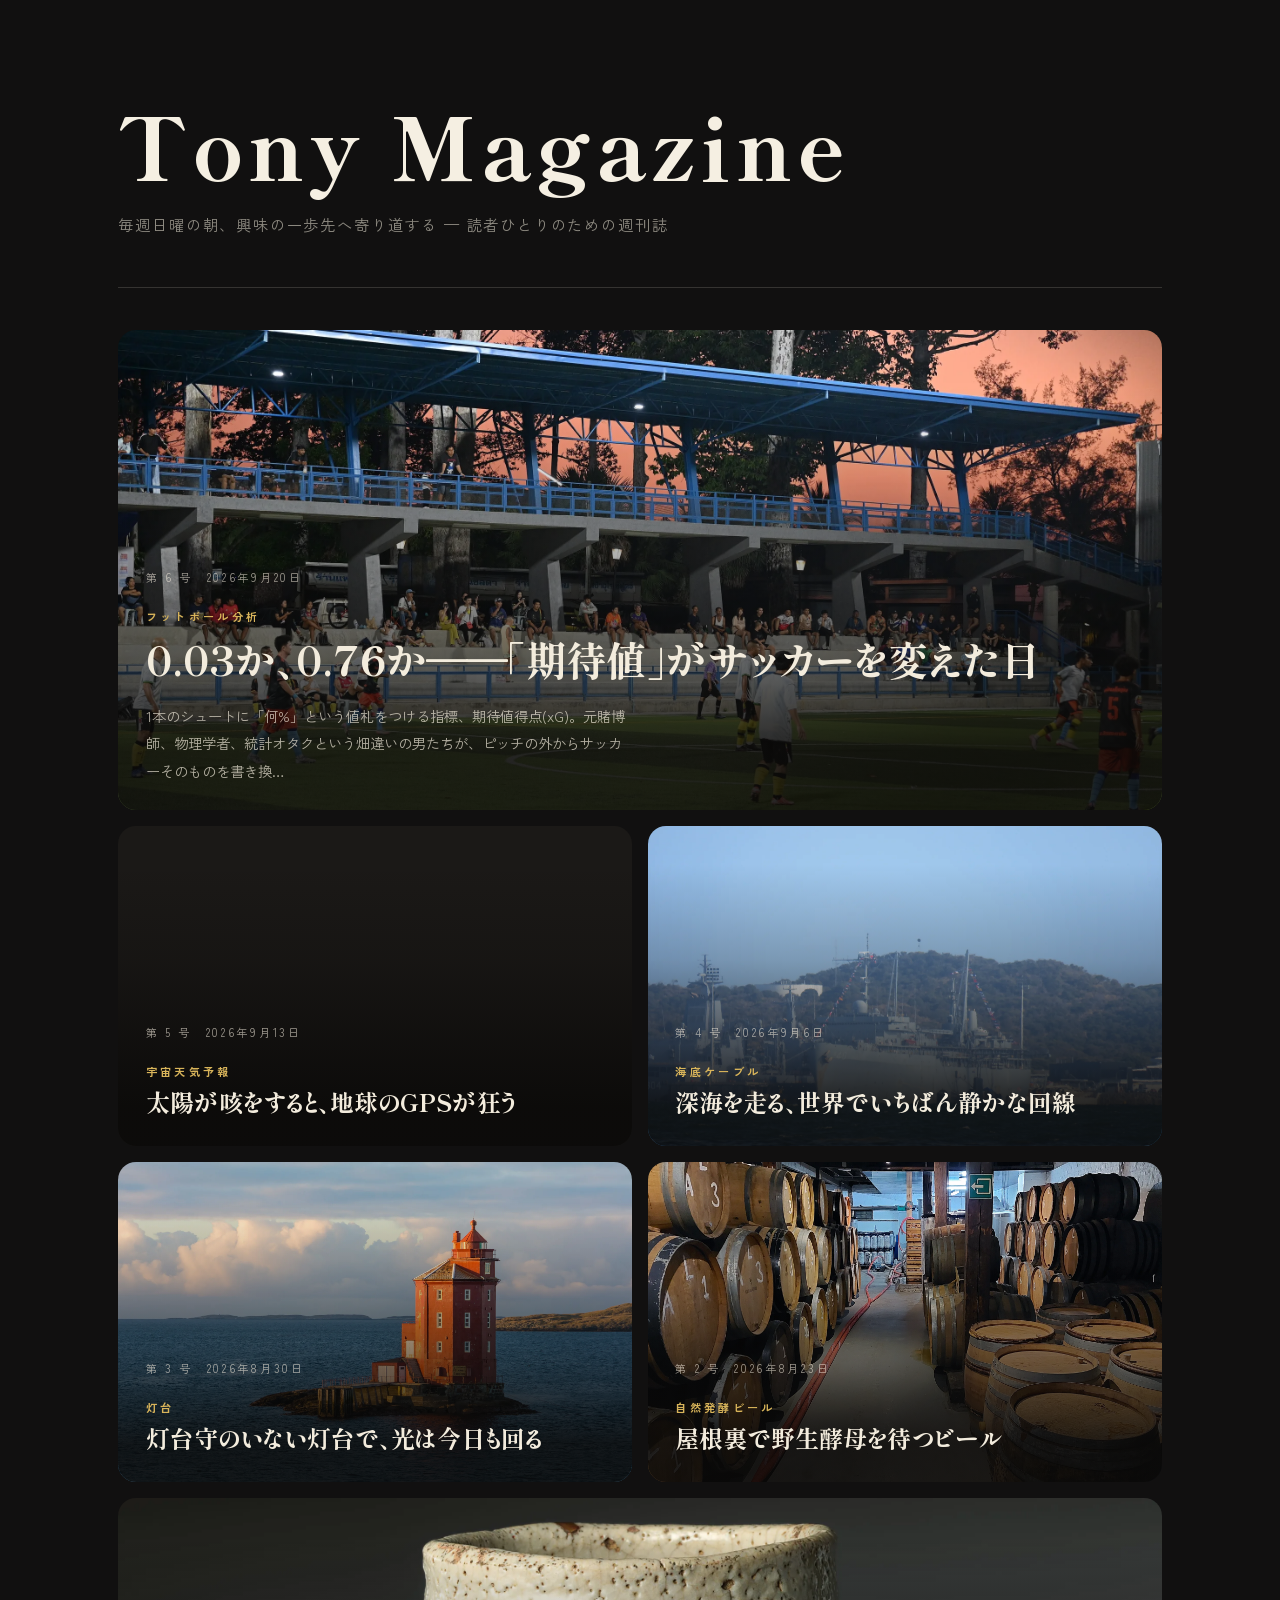
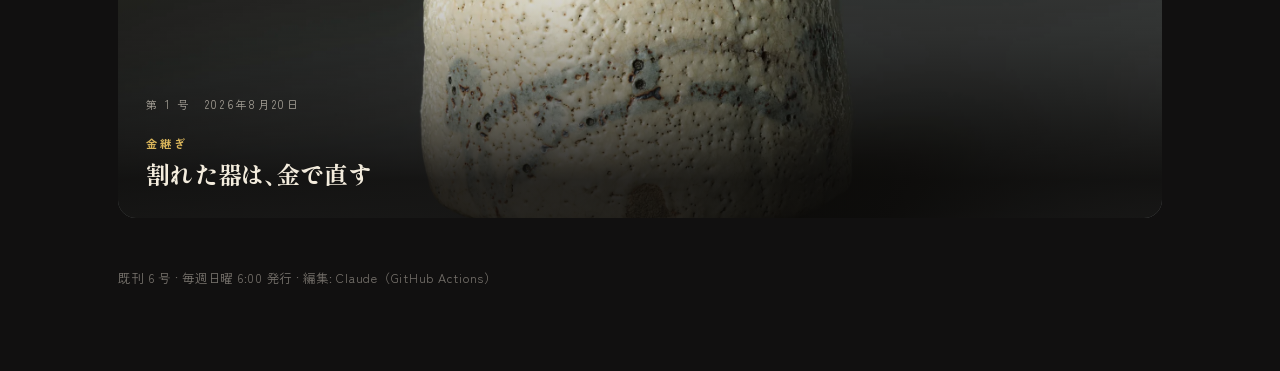
==== docs/index.html @ 27099650 "発行: 2026-09-20 号" ====
<!DOCTYPE html>
<html lang="ja">
<head>
<meta charset="utf-8">
<meta name="viewport" content="width=device-width, initial-scale=1">
<title>Tony Magazine — 興味の一歩先へ寄り道する個人誌</title>
<meta name="description" content="毎週日曜の朝、興味を広げるテーマをひとつ深掘りして届ける、読者ひとりのための週刊誌。">
<link rel="preconnect" href="https://fonts.googleapis.com">
<link rel="preconnect" href="https://fonts.gstatic.com" crossorigin>
<link href="https://fonts.googleapis.com/css2?family=Shippori+Mincho+B1:wght@700;800&family=Zen+Kaku+Gothic+New:wght@400;500;700&display=swap" rel="stylesheet">
<link rel="stylesheet" href="style.css">
</head>
<body class="cover">
<div class="masthead-block">
  <h1 class="cover-masthead">Tony Magazine</h1>
  <p class="cover-tagline">毎週日曜の朝、興味の一歩先へ寄り道する — 読者ひとりのための週刊誌</p>
</div>
<div class="rule"><hr></div>
<div class="shelf">
  <a class="issue lead-issue" style="grid-column:span 6;background-image:url(img/2026-09-20.webp)" href="issues/2026-09-20.html">
    <span class="no">第 6 号　2026年9月20日</span>
    <span class="body"><span class="kicker">フットボール分析</span><h2>0.03か、0.76か——「期待値」がサッカーを変えた日</h2><p>1本のシュートに「何%」という値札をつける指標、期待値得点(xG)。元賭博師、物理学者、統計オタクという畑違いの男たちが、ピッチの外からサッカーそのものを書き換…</p></span>
  </a>
  <a class="issue" style="grid-column:span 3;background-image:url(img/2026-09-13.webp)" href="issues/2026-09-13.html">
    <span class="no">第 5 号　2026年9月13日</span>
    <span class="body"><span class="kicker">宇宙天気予報</span><h2>太陽が咳をすると、地球のGPSが狂う</h2></span>
  </a>
  <a class="issue" style="grid-column:span 3;background-image:url(img/2026-09-06.webp)" href="issues/2026-09-06.html">
    <span class="no">第 4 号　2026年9月6日</span>
    <span class="body"><span class="kicker">海底ケーブル</span><h2>深海を走る、世界でいちばん静かな回線</h2></span>
  </a>
  <a class="issue" style="grid-column:span 3;background-image:url(img/2026-08-30.webp)" href="issues/2026-08-30.html">
    <span class="no">第 3 号　2026年8月30日</span>
    <span class="body"><span class="kicker">灯台</span><h2>灯台守のいない灯台で、光は今日も回る</h2></span>
  </a>
  <a class="issue" style="grid-column:span 3;background-image:url(img/2026-08-23.webp)" href="issues/2026-08-23.html">
    <span class="no">第 2 号　2026年8月23日</span>
    <span class="body"><span class="kicker">自然発酵ビール</span><h2>屋根裏で野生酵母を待つビール</h2></span>
  </a>
  <a class="issue" style="grid-column:span 6;background-image:url(img/2026-08-20.webp)" href="issues/2026-08-20.html">
    <span class="no">第 1 号　2026年8月20日</span>
    <span class="body"><span class="kicker">金継ぎ</span><h2>割れた器は、金で直す</h2></span>
  </a>
</div>

<p class="cover-foot">既刊 6 号 · 毎週日曜 6:00 発行 · 編集: Claude（GitHub Actions）</p>
</body>
</html>
---- docs/style.css ----
/* Tony Magazine
   冒頭に写真を1枚ガツンと敷き、以降は畳む。巻末トピックスは大きさの違うカードのモザイク。
   表紙（目次）も同じ黒地で扉に連動させる。 */
:root{
  --paper:#f7f3ea; --ink:#26221b; --ink-soft:#6b6353; --line:#d9d2c2;
  --accent:#8a6d1f; --accent-ink:color-mix(in srgb, var(--accent) 88%, #17130a);
}
*{box-sizing:border-box}
body{margin:0;background:var(--paper);color:var(--ink);
  font-family:"Zen Kaku Gothic New","Hiragino Kaku Gothic ProN",sans-serif;line-height:2}
h1,h2,h3,.kicker,.cat,.masthead{font-feature-settings:"palt"}
a{color:var(--accent-ink);text-underline-offset:3px;text-decoration-thickness:1px}
img{max-width:100%;display:block}
.wrap{max-width:58rem;margin:0 auto;padding:0 1.5rem}
.measure{max-width:40rem;margin:0 auto}

/* 扉 */
.kicker{color:var(--accent-ink);font-weight:700;letter-spacing:.34em;font-size:.8rem;margin:0}

/* 本文 */
main{padding:1rem 0 0}
.chapter{margin:0 0 3.6rem}
.chapter h2{font-family:"Shippori Mincho B1",serif;font-weight:700;font-size:1.6rem;
  line-height:1.6;margin:0 0 1.4rem;padding-top:1.2rem;position:relative;text-wrap:balance}
.chapter h2::before{content:"";position:absolute;top:0;left:0;width:2.6rem;height:4px;background:var(--accent-ink)}
.chapter h3{font-size:1.14rem;font-weight:700;letter-spacing:.04em;line-height:1.7;margin:2.2rem 0 .7rem}
.chapter p{margin:0 0 1.7rem}
blockquote.pullquote{font-family:"Shippori Mincho B1",serif;font-weight:700;
  font-size:clamp(1.3rem,4.4vw,1.55rem);line-height:1.95;text-align:center;
  color:var(--accent-ink);margin:3.4rem auto;padding:0 1rem;text-wrap:balance}
blockquote.pullquote::before{content:"「"}blockquote.pullquote::after{content:"」"}
aside.column{background:color-mix(in srgb,var(--accent) 8%,#fffdf7);
  border:1px solid color-mix(in srgb,var(--accent) 30%,var(--line));border-radius:10px;
  padding:1.3rem 1.5rem;margin:2.8rem 0;font-size:.92rem;line-height:1.95}
aside.column h3{margin:0 0 .7rem;color:var(--accent-ink);font-size:.95rem;letter-spacing:.08em}
aside.column p{margin:0 0 .9rem}aside.column p:last-child{margin-bottom:0}
figure.video{margin:2.8rem 0}
figure.video .frame{aspect-ratio:16/9;border-radius:12px;overflow:hidden;background:#000;
  box-shadow:0 8px 20px rgba(38,34,27,.13)}
figure.video iframe{width:100%;height:100%;border:0}
figure.video figcaption{font-size:.8rem;color:var(--ink-soft);margin-top:.8rem;line-height:1.85}
.sources{margin:4.4rem 0 0;border-top:3px double var(--line);padding-top:1.6rem}
.sources h2{font-size:.9rem;letter-spacing:.3em;color:var(--ink-soft);margin:0 0 1rem}
.sources ul{list-style:none;margin:0;padding:0;counter-reset:src}
.sources li{counter-increment:src;font-size:.84rem;line-height:1.9;padding:.5rem 0 .5rem 2.2rem;
  position:relative;border-bottom:1px solid var(--line)}
.sources li::before{content:counter(src,decimal-leading-zero);position:absolute;left:0;top:.55rem;
  color:var(--accent-ink);font-weight:700;font-size:.78rem}
.topics{margin:4.4rem 0 0;border-top:3px double var(--line);padding-top:1.8rem}
.topics>h2{font-family:"Shippori Mincho B1",serif;font-weight:800;font-size:1.2rem;letter-spacing:.2em;margin:0 0 1.4rem}
.topic-group{background:#fffdf7;border:1px solid var(--line);border-left:5px solid var(--accent);
  border-radius:8px;padding:1.1rem 1.4rem;margin:0 0 1rem}
.topic-group h3{margin:0 0 .5rem;font-size:.85rem;letter-spacing:.25em;color:var(--accent-ink)}
.topic-group ul{margin:0;padding-left:1.2rem}
.topic-group li{font-size:.88rem;line-height:1.9;margin:.45rem 0}
.topic-group a{font-size:.76rem;letter-spacing:.04em}
footer{padding:2.8rem 0 4rem;border-top:1px solid var(--line);margin-top:3.4rem}
.colophon{color:var(--ink-soft);font-size:.75rem;line-height:1.9;margin-top:1.3rem}

/* ---------- 冒頭1枚（全面） ---------- */
.hero{position:relative;min-height:78vh;display:flex;align-items:flex-end;
  background:#1b1917 center/cover no-repeat;color:#f5efe2;overflow:hidden}
.hero::after{content:"";position:absolute;inset:0;
  background:linear-gradient(100deg,rgba(12,11,10,.72) 0%,rgba(12,11,10,.42) 38%,rgba(12,11,10,0) 66%)}
.hero-top{position:absolute;top:0;left:0;right:0;z-index:2;
  display:flex;justify-content:space-between;align-items:baseline;
  max-width:70rem;margin:0 auto;padding:2rem 2.4rem;
  font-size:.76rem;letter-spacing:.18em;color:rgba(245,239,226,.72)}
.hero-top .masthead{font-family:"Shippori Mincho B1",serif;font-weight:800;font-size:.95rem;
  letter-spacing:.1em;color:#f5efe2;text-decoration:none}
.hero-inner{position:relative;z-index:2;max-width:70rem;margin:0 auto;width:100%;
  padding:0 2.4rem 4.2rem}
.hero .kicker{color:#d8b45a;letter-spacing:.34em;font-size:.8rem;margin:0 0 1rem}
.hero h1{font-family:"Shippori Mincho B1",serif;font-weight:800;
  font-size:clamp(2.3rem,6.6vw,4.2rem);line-height:1.32;margin:0;max-width:22em;
  text-wrap:balance;text-shadow:0 2px 30px rgba(0,0,0,.35)}
.hero .credit{position:absolute;right:2.4rem;bottom:1.1rem;z-index:2;
  font-size:.66rem;letter-spacing:.08em;color:rgba(245,239,226,.5);text-align:right;line-height:1.7}
.hero .credit a{color:inherit}
/* 写真の無い週は同じ黒いヒーローに一字を置く */
.hero.glyph{background:radial-gradient(70rem 40rem at 72% 45%,#2b2721,#141210 70%)}
.hero.glyph .char{position:absolute;right:6%;top:50%;transform:translateY(-50%);z-index:1;
  font-family:"Shippori Mincho B1",serif;font-weight:800;font-size:clamp(9rem,26vw,20rem);
  line-height:1;color:rgba(245,239,226,.13)}
.hero.glyph .char em{font-style:normal;color:rgba(216,180,90,.34)}
/* 扉のあとの本文 */
.after-hero{padding:4rem 0 0}
.after-hero .lead{font-size:1.08rem;line-height:1.95;margin:0;
  border-left:3px solid var(--accent-ink);padding-left:1.1rem}

/* ---------- 冒頭以降は畳む ---------- */
.after-hero{padding:3.4rem 0 0}
main.measure{max-width:38rem}
.chapter{margin:0 0 2.8rem}
.chapter h2{font-size:1.42rem;margin:0 0 1.1rem;padding-top:1rem}
.chapter h2::before{width:2.2rem;height:3px}
.chapter p{margin:0 0 1.4rem;font-size:.97rem;line-height:1.95}
blockquote.pullquote{font-size:clamp(1.2rem,3.6vw,1.38rem);margin:2.8rem auto}
aside.column{margin:2.4rem 0;font-size:.88rem}
figure.video{margin:2.4rem 0}

/* ソースは畳んで2段に */
.sources{margin:3.6rem 0 0;padding-top:1.3rem}
.sources ul{columns:2;column-gap:2rem}
.sources li{break-inside:avoid;font-size:.78rem;line-height:1.8;padding:.35rem 0 .35rem 1.9rem;border:none}
.sources li::before{top:.42rem;font-size:.7rem}

/* ---------- 巻末トピックス = 大きさの違うカードのモザイク ---------- */
.topics{max-width:70rem;margin:4.6rem auto 0;border:none;padding:0 2.4rem}
.topics>h2{font-size:1.05rem;letter-spacing:.3em;margin:0 0 1.4rem;color:var(--ink-soft);font-weight:700}
.mosaic{display:grid;grid-template-columns:repeat(6,1fr);gap:.9rem}
.topics-none{margin:0;color:var(--ink-soft);font-size:.9rem;letter-spacing:.04em}
@media(max-width:760px){
  .mosaic{grid-template-columns:repeat(2,1fr)}
  .tile{grid-column:span 2 !important}
  .sources ul{columns:1}
  .topics{padding:0 1.5rem}
}

/* ---------- トピックス: 1件1枚のカード ---------- */
.mosaic .card{position:relative;overflow:hidden;border-radius:16px;
  background:var(--tint);color:#f3ecdd;padding:1.7rem 1.8rem 1.3rem;
  display:flex;flex-direction:column;gap:.55rem;min-height:11.5rem}
.mosaic .card .cat{font-size:.66rem;letter-spacing:.3em;font-weight:700;color:rgba(243,236,221,.5)}
.mosaic .card h3{margin:0;font-family:"Shippori Mincho B1",serif;font-weight:800;
  font-size:1.24rem;line-height:1.55;letter-spacing:.01em}
.mosaic .card.wide h3{font-size:1.5rem;line-height:1.5}
.mosaic .card h3 a{color:inherit;text-decoration:none;
  background-image:linear-gradient(currentColor,currentColor);
  background-size:0 1px;background-repeat:no-repeat;background-position:0 100%;
  transition:background-size .25s ease}
.mosaic .card h3 a:hover{background-size:100% 1px}
.mosaic .card h3 a::after{content:"";position:absolute;inset:0}  /* カード全体を押せる */
.mosaic .card .sub{margin:0;font-size:.85rem;line-height:1.85;color:rgba(243,236,221,.72)}
.mosaic .card .outlet{margin-top:auto;padding-top:.7rem;font-size:.68rem;letter-spacing:.06em;
  color:rgba(243,236,221,.45)}
.mosaic .card::after{content:attr(data-mark);position:absolute;right:-.1em;bottom:-.34em;
  font-family:"Shippori Mincho B1",serif;font-weight:800;font-size:9rem;line-height:1;
  color:rgba(243,236,221,.06);pointer-events:none}
.mosaic .card.light{color:#241f18}
.mosaic .card.light .cat{color:rgba(36,31,24,.5)}
.mosaic .card.light .sub{color:rgba(36,31,24,.72)}
.mosaic .card.light .outlet{color:rgba(36,31,24,.5)}
.mosaic .card.light::after{color:rgba(36,31,24,.08)}
@media(max-width:760px){.mosaic .card{grid-column:span 2 !important;min-height:0}}

/* ---------- 表紙（扉に連動させて黒地） ---------- */
body.cover{background:#111010;color:#f3ecdd}
.cover .masthead-block{max-width:70rem;margin:0 auto;padding:6rem 2.4rem 0}
.cover .cover-masthead{font-family:"Shippori Mincho B1",serif;font-weight:800;color:#f5efe2;
  font-size:clamp(2.6rem,8.4vw,5.4rem);letter-spacing:.06em;line-height:1.1;margin:0}
.cover .cover-tagline{color:rgba(243,236,221,.55);letter-spacing:.12em;margin:1.1rem 0 0;font-size:.95rem}
.cover .rule{max-width:70rem;margin:3rem auto 0;padding:0 2.4rem}
.cover .rule hr{border:none;border-top:1px solid rgba(243,236,221,.16);margin:0}
.shelf{max-width:70rem;margin:2.6rem auto 0;padding:0 2.4rem;
  display:grid;grid-template-columns:repeat(6,1fr);gap:1rem}
.issue{position:relative;overflow:hidden;border-radius:18px;text-decoration:none;color:#f3ecdd;
  display:flex;flex-direction:column;justify-content:flex-end;min-height:20rem;
  background:#1b1917 center/cover no-repeat}
.issue::before{content:"";position:absolute;inset:0;
  background:linear-gradient(to top,rgba(10,9,8,.88) 12%,rgba(10,9,8,.25) 58%,rgba(10,9,8,0) 88%)}
.issue>*{position:relative;z-index:1}
.issue .no{padding:1.6rem 1.7rem 0;font-size:.7rem;letter-spacing:.24em;color:rgba(243,236,221,.62)}
.issue .body{padding:.6rem 1.7rem 1.6rem}
.issue .kicker{color:#d8b45a;letter-spacing:.3em;font-size:.7rem;margin:0 0 .5rem}
.issue h2{font-family:"Shippori Mincho B1",serif;font-weight:800;margin:0;
  font-size:1.5rem;line-height:1.45}
.issue.lead-issue{min-height:30rem}
.issue.lead-issue h2{font-size:clamp(1.7rem,3.4vw,2.5rem)}
.issue.lead-issue p{margin:.9rem 0 0;font-size:.9rem;line-height:1.9;color:rgba(243,236,221,.7);max-width:34em}
.issue.glyph{background:radial-gradient(40rem 26rem at 70% 40%,#2b2721,#141210 72%)}
.issue.glyph .ghost{position:absolute;right:4%;top:44%;transform:translateY(-50%);z-index:0;
  font-family:"Shippori Mincho B1",serif;font-weight:800;font-size:11rem;line-height:1;
  color:rgba(243,236,221,.10)}
.cover-foot{max-width:70rem;margin:3rem auto 5rem;padding:0 2.4rem;
  color:rgba(243,236,221,.45);font-size:.78rem;letter-spacing:.06em}
/* バックナンバー: 棚に出すのは新しい号だけ。古い号はここに畳む（JSなしの details） */
.backnumbers{max-width:70rem;margin:1.8rem auto 0;padding:0 2.4rem}
.backnumbers>summary{list-style:none;cursor:pointer;display:inline-flex;align-items:center;gap:.7rem;
  font-size:.74rem;letter-spacing:.24em;color:rgba(243,236,221,.6);
  border:1px solid rgba(243,236,221,.2);border-radius:999px;padding:.75rem 1.5rem;
  transition:color .2s,border-color .2s}
.backnumbers>summary::-webkit-details-marker{display:none}
.backnumbers>summary::after{content:"＋";color:#d8b45a;font-size:.85rem;letter-spacing:0}
.backnumbers[open]>summary::after{content:"−"}
.backnumbers>summary:hover{color:#f3ecdd;border-color:rgba(216,180,90,.55)}
.backnumbers .shelf{max-width:none;margin:1.8rem 0 0;padding:0}
@media(max-width:760px){.shelf{grid-template-columns:1fr}.issue{grid-column:1 !important}}

/* ── 英語ソース：原文を開かなくていいようにする ───────────────── */
.en-lane{margin:0 0 1.8rem}
.en-lane-note{margin:0 0 .9rem;font-size:.74rem;line-height:1.9;color:var(--ink-soft)}
.en-flag{display:inline-block;font:700 .6rem/1 ui-sans-serif,system-ui;letter-spacing:.18em;
  padding:.32em .55em .28em;border-radius:4px;background:var(--accent-ink);color:#fdfbf5;
  vertical-align:.12em;margin-right:.5em}
.en-lane-note .en-flag{margin-right:.4em}

.en-src{position:relative;border:1px solid var(--line);border-left:5px solid var(--accent-ink);
  border-radius:10px;background:#fffdf7;padding:1.15rem 1.4rem 1.25rem}
.en-src h3{margin:.15rem 0 .25rem;font-family:"Shippori Mincho B1",serif;font-weight:800;
  font-size:1.06rem;line-height:1.55;letter-spacing:.01em}
.en-src h3 a{color:var(--ink);text-decoration:none;
  background:linear-gradient(var(--accent),var(--accent)) 0 100%/0 1px no-repeat;
  transition:background-size .25s}
.en-src h3 a:hover{background-size:100% 1px}
.en-src .en-ja{margin:0 0 .9rem;font-size:.78rem;color:var(--ink-soft);letter-spacing:.02em}
.en-src .pts{list-style:none;margin:0;padding:0;display:flex;flex-direction:column;gap:.5rem}
.en-src .pts li{font-size:.87rem;line-height:1.85;padding-left:1.15rem;position:relative}
.en-src .pts li::before{content:"";position:absolute;left:0;top:.72em;
  width:.42rem;height:.42rem;border-radius:50%;background:var(--accent)}
.en-src .orig{margin:1rem 0 0;padding:.85rem 1rem;border-radius:8px;
  background:color-mix(in srgb,var(--accent) 7%,#fff);border:1px dashed color-mix(in srgb,var(--accent) 40%,#fff)}
.en-src .orig .en{display:block;font:italic .82rem/1.7 Georgia,"Times New Roman",serif;color:var(--ink-soft)}
.en-src .orig .ja{display:block;margin-top:.45rem;font-size:.85rem;line-height:1.8}
.en-src .orig .ja::before{content:"↳ ";color:var(--accent-ink)}
.en-src .foot{margin:.85rem 0 0;font-size:.7rem;letter-spacing:.04em;color:var(--ink-soft)}

/* モザイクカードの中に畳む版 */
.mosaic .card.en h3 a::after{content:none}   /* カード全面リンクを解除（中を押せるように） */
.mosaic .card.en .en-flag{background:rgba(243,236,221,.16);color:inherit;margin:0 0 0 .5em}
.mosaic .card.en.light .en-flag{background:rgba(36,31,24,.14)}
.digest{position:relative;z-index:2;margin-top:.9rem;
  border-top:1px solid rgba(243,236,221,.16);padding-top:.7rem}
.card.light .digest{border-top-color:rgba(36,31,24,.16)}
.digest>summary{list-style:none;cursor:pointer;display:inline-flex;align-items:center;gap:.45em;
  font-size:.7rem;letter-spacing:.1em;font-weight:700;color:rgba(243,236,221,.8);
  padding:.4em .8em;border-radius:99px;border:1px solid rgba(243,236,221,.28)}
.card.light .digest>summary{color:rgba(36,31,24,.8);border-color:rgba(36,31,24,.28)}
.digest>summary::-webkit-details-marker{display:none}
.digest>summary::after{content:"＋";font-weight:400}
.digest[open]>summary::after{content:"−"}
.digest>summary:hover{background:rgba(243,236,221,.1)}
.figs{list-style:none;display:grid;grid-template-columns:repeat(auto-fit,minmax(7.5rem,1fr));gap:.9rem 1.2rem;margin:.9rem 0 .9rem;padding:0}
.figs li{font-size:.66rem;letter-spacing:.04em;color:rgba(243,236,221,.6);line-height:1.4}
.card.light .figs li{color:rgba(36,31,24,.6)}
.figs b{display:block;font-family:"Shippori Mincho B1",serif;font-weight:800;
  font-size:1.35rem;letter-spacing:0;color:#e8dcc0;line-height:1.15}
.card.light .figs b{color:#241f18}
.digest .body{margin:0;font-size:.82rem;line-height:1.9;color:rgba(243,236,221,.8)}
.card.light .digest .body{color:rgba(36,31,24,.8)}
.digest .by{margin:.7rem 0 0;font-size:.64rem;letter-spacing:.06em;color:rgba(243,236,221,.45)}
.card.light .digest .by{color:rgba(36,31,24,.45)}
@media(max-width:760px){.en-src{padding:1rem 1.1rem}}

/* 英語ソースの見出しバッジ／トピックスの動画サムネイル */
.en-src .en-tag{margin:0 0 .5rem}
.yt-thumb{position:relative;z-index:2;display:block;margin:.9rem 0 0;border-radius:10px;
  overflow:hidden;text-decoration:none;color:inherit}
.yt-thumb img{width:100%;aspect-ratio:16/9;object-fit:cover;
  filter:saturate(.9) brightness(.92);transition:filter .25s}
.yt-thumb:hover img{filter:none}
.yt-thumb span{position:absolute;left:.7rem;bottom:.55rem;font-size:.66rem;letter-spacing:.08em;
  background:rgba(10,9,8,.72);color:#f3ecdd;padding:.3em .7em;border-radius:99px}
.card .yt-thumb+.outlet{padding-top:.7rem}

/* ダイジェストを開いているあいだだけ、行の高さ揃えをやめる
   （揃えたままだと、隣のカードが開いた分だけ引き伸ばされて大穴になる） */
.mosaic:has(.digest[open]){align-items:start}
.mosaic:has(.digest[open]) .card{min-height:13rem}
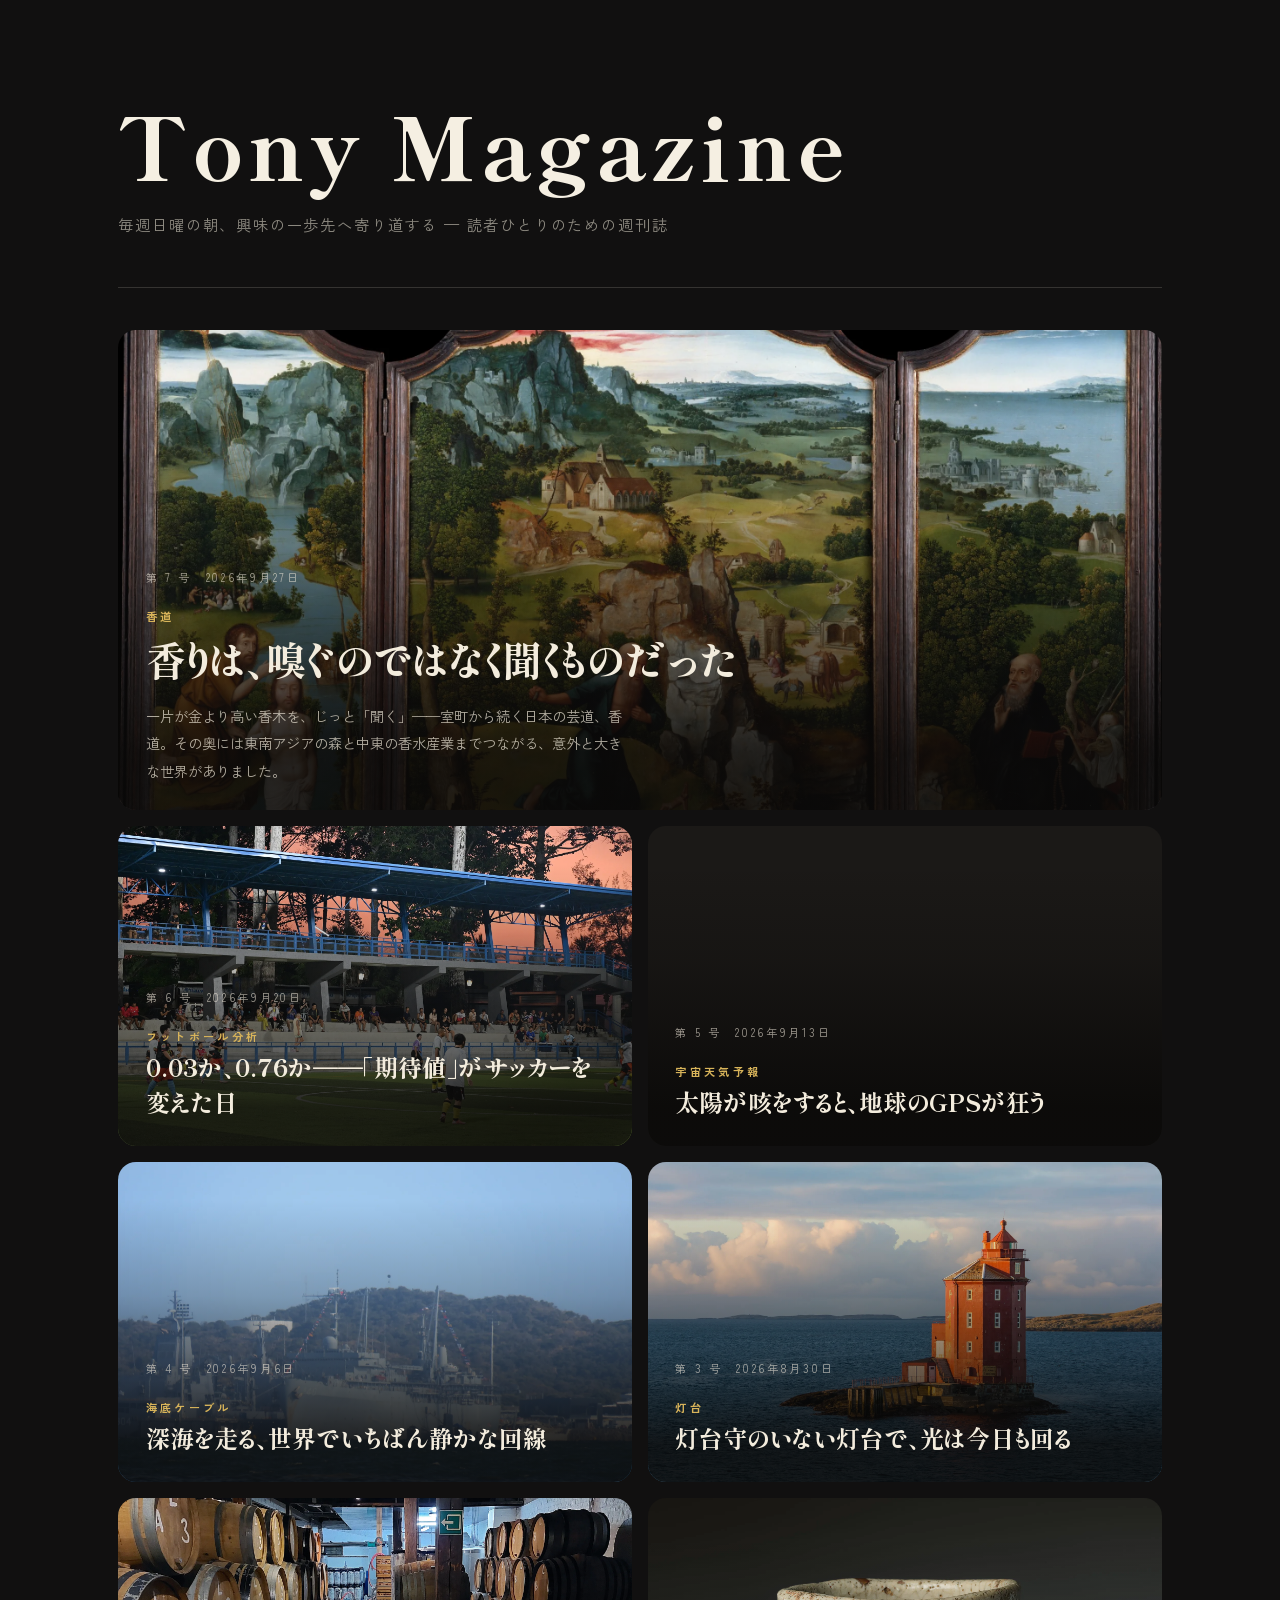
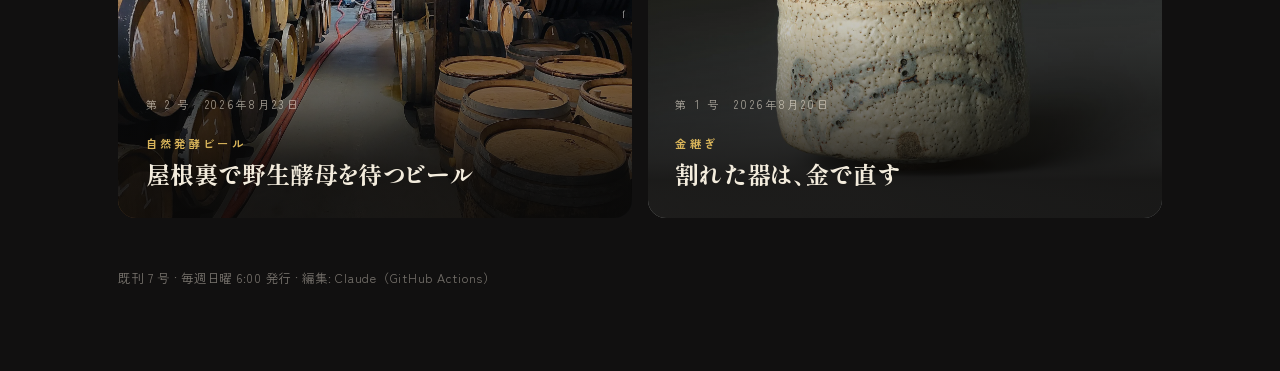
==== commit d2818253: "発行: 2026-09-27 号" ====
--- a/docs/index.html
+++ b/docs/index.html
@@ -17,9 +17,13 @@
 </div>
 <div class="rule"><hr></div>
 <div class="shelf">
-  <a class="issue lead-issue" style="grid-column:span 6;background-image:url(img/2026-09-20.webp)" href="issues/2026-09-20.html">
+  <a class="issue lead-issue" style="grid-column:span 6;background-image:url(img/2026-09-27.webp)" href="issues/2026-09-27.html">
+    <span class="no">第 7 号　2026年9月27日</span>
+    <span class="body"><span class="kicker">香道</span><h2>香りは、嗅ぐのではなく聞くものだった</h2><p>一片が金より高い香木を、じっと「聞く」——室町から続く日本の芸道、香道。その奥には東南アジアの森と中東の香水産業までつながる、意外と大きな世界がありました。</p></span>
+  </a>
+  <a class="issue" style="grid-column:span 3;background-image:url(img/2026-09-20.webp)" href="issues/2026-09-20.html">
     <span class="no">第 6 号　2026年9月20日</span>
-    <span class="body"><span class="kicker">フットボール分析</span><h2>0.03か、0.76か——「期待値」がサッカーを変えた日</h2><p>1本のシュートに「何%」という値札をつける指標、期待値得点(xG)。元賭博師、物理学者、統計オタクという畑違いの男たちが、ピッチの外からサッカーそのものを書き換…</p></span>
+    <span class="body"><span class="kicker">フットボール分析</span><h2>0.03か、0.76か——「期待値」がサッカーを変えた日</h2></span>
   </a>
   <a class="issue" style="grid-column:span 3;background-image:url(img/2026-09-13.webp)" href="issues/2026-09-13.html">
     <span class="no">第 5 号　2026年9月13日</span>
@@ -37,12 +41,12 @@
     <span class="no">第 2 号　2026年8月23日</span>
     <span class="body"><span class="kicker">自然発酵ビール</span><h2>屋根裏で野生酵母を待つビール</h2></span>
   </a>
-  <a class="issue" style="grid-column:span 6;background-image:url(img/2026-08-20.webp)" href="issues/2026-08-20.html">
+  <a class="issue" style="grid-column:span 3;background-image:url(img/2026-08-20.webp)" href="issues/2026-08-20.html">
     <span class="no">第 1 号　2026年8月20日</span>
     <span class="body"><span class="kicker">金継ぎ</span><h2>割れた器は、金で直す</h2></span>
   </a>
 </div>
 
-<p class="cover-foot">既刊 6 号 · 毎週日曜 6:00 発行 · 編集: Claude（GitHub Actions）</p>
+<p class="cover-foot">既刊 7 号 · 毎週日曜 6:00 発行 · 編集: Claude（GitHub Actions）</p>
 </body>
 </html>
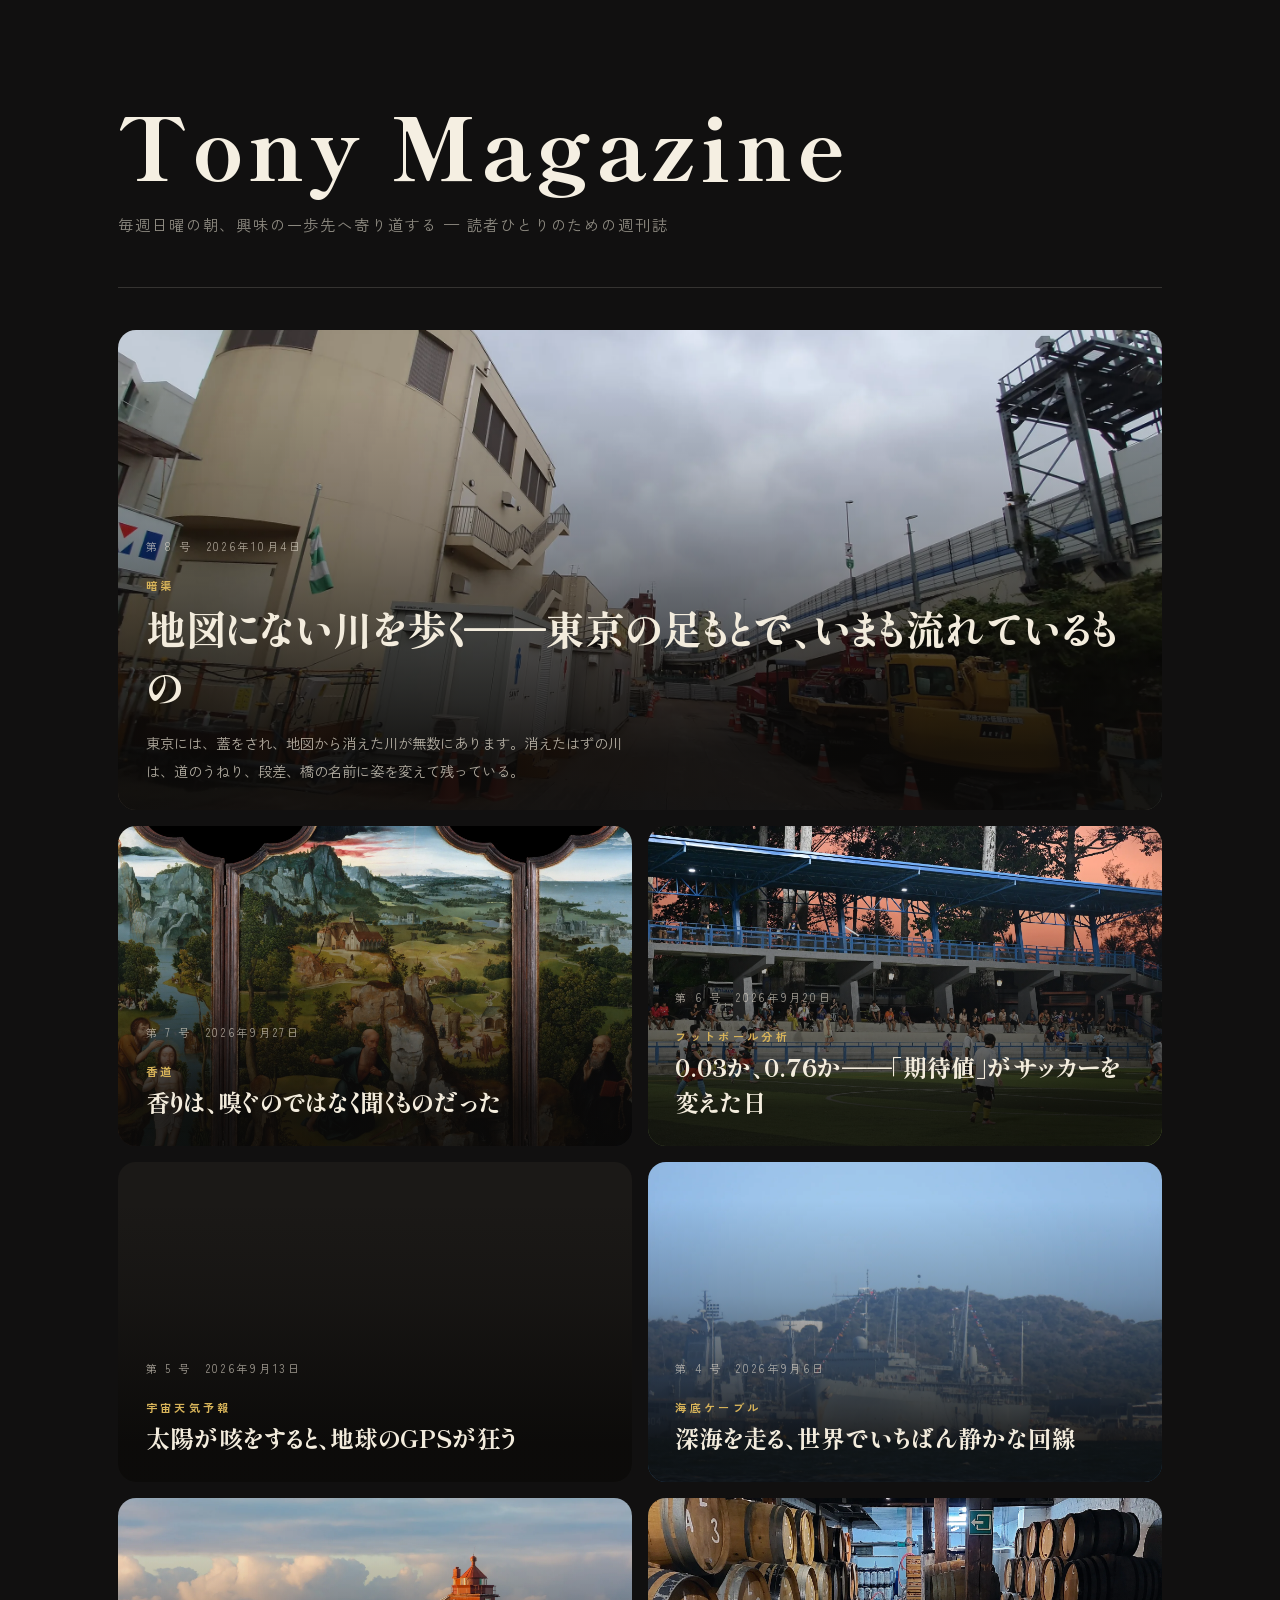
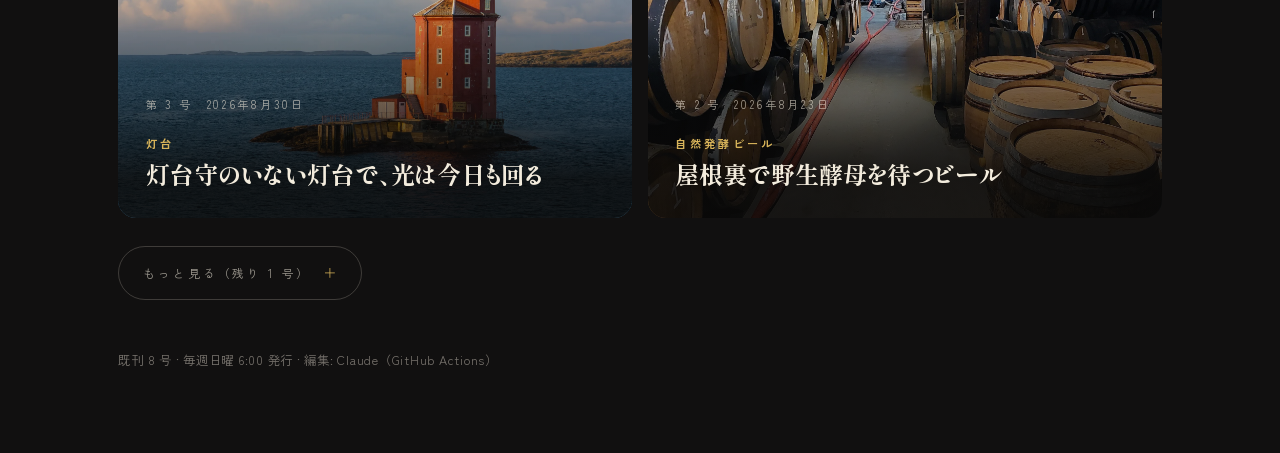
==== commit fdb9680b: "発行: 2026-10-04 号" ====
--- a/docs/index.html
+++ b/docs/index.html
@@ -17,9 +17,13 @@
 </div>
 <div class="rule"><hr></div>
 <div class="shelf">
-  <a class="issue lead-issue" style="grid-column:span 6;background-image:url(img/2026-09-27.webp)" href="issues/2026-09-27.html">
+  <a class="issue lead-issue" style="grid-column:span 6;background-image:url(img/2026-10-04.webp)" href="issues/2026-10-04.html">
+    <span class="no">第 8 号　2026年10月4日</span>
+    <span class="body"><span class="kicker">暗渠</span><h2>地図にない川を歩く——東京の足もとで、いまも流れているもの</h2><p>東京には、蓋をされ、地図から消えた川が無数にあります。消えたはずの川は、道のうねり、段差、橋の名前に姿を変えて残っている。</p></span>
+  </a>
+  <a class="issue" style="grid-column:span 3;background-image:url(img/2026-09-27.webp)" href="issues/2026-09-27.html">
     <span class="no">第 7 号　2026年9月27日</span>
-    <span class="body"><span class="kicker">香道</span><h2>香りは、嗅ぐのではなく聞くものだった</h2><p>一片が金より高い香木を、じっと「聞く」——室町から続く日本の芸道、香道。その奥には東南アジアの森と中東の香水産業までつながる、意外と大きな世界がありました。</p></span>
+    <span class="body"><span class="kicker">香道</span><h2>香りは、嗅ぐのではなく聞くものだった</h2></span>
   </a>
   <a class="issue" style="grid-column:span 3;background-image:url(img/2026-09-20.webp)" href="issues/2026-09-20.html">
     <span class="no">第 6 号　2026年9月20日</span>
@@ -41,12 +45,16 @@
     <span class="no">第 2 号　2026年8月23日</span>
     <span class="body"><span class="kicker">自然発酵ビール</span><h2>屋根裏で野生酵母を待つビール</h2></span>
   </a>
-  <a class="issue" style="grid-column:span 3;background-image:url(img/2026-08-20.webp)" href="issues/2026-08-20.html">
+</div>
+<details class="backnumbers">
+  <summary>もっと見る（残り 1 号）</summary>
+  <div class="shelf">
+  <a class="issue" style="grid-column:span 6;background-image:url(img/2026-08-20.webp)" href="issues/2026-08-20.html">
     <span class="no">第 1 号　2026年8月20日</span>
     <span class="body"><span class="kicker">金継ぎ</span><h2>割れた器は、金で直す</h2></span>
   </a>
-</div>
-
-<p class="cover-foot">既刊 7 号 · 毎週日曜 6:00 発行 · 編集: Claude（GitHub Actions）</p>
+  </div>
+</details>
+<p class="cover-foot">既刊 8 号 · 毎週日曜 6:00 発行 · 編集: Claude（GitHub Actions）</p>
 </body>
 </html>
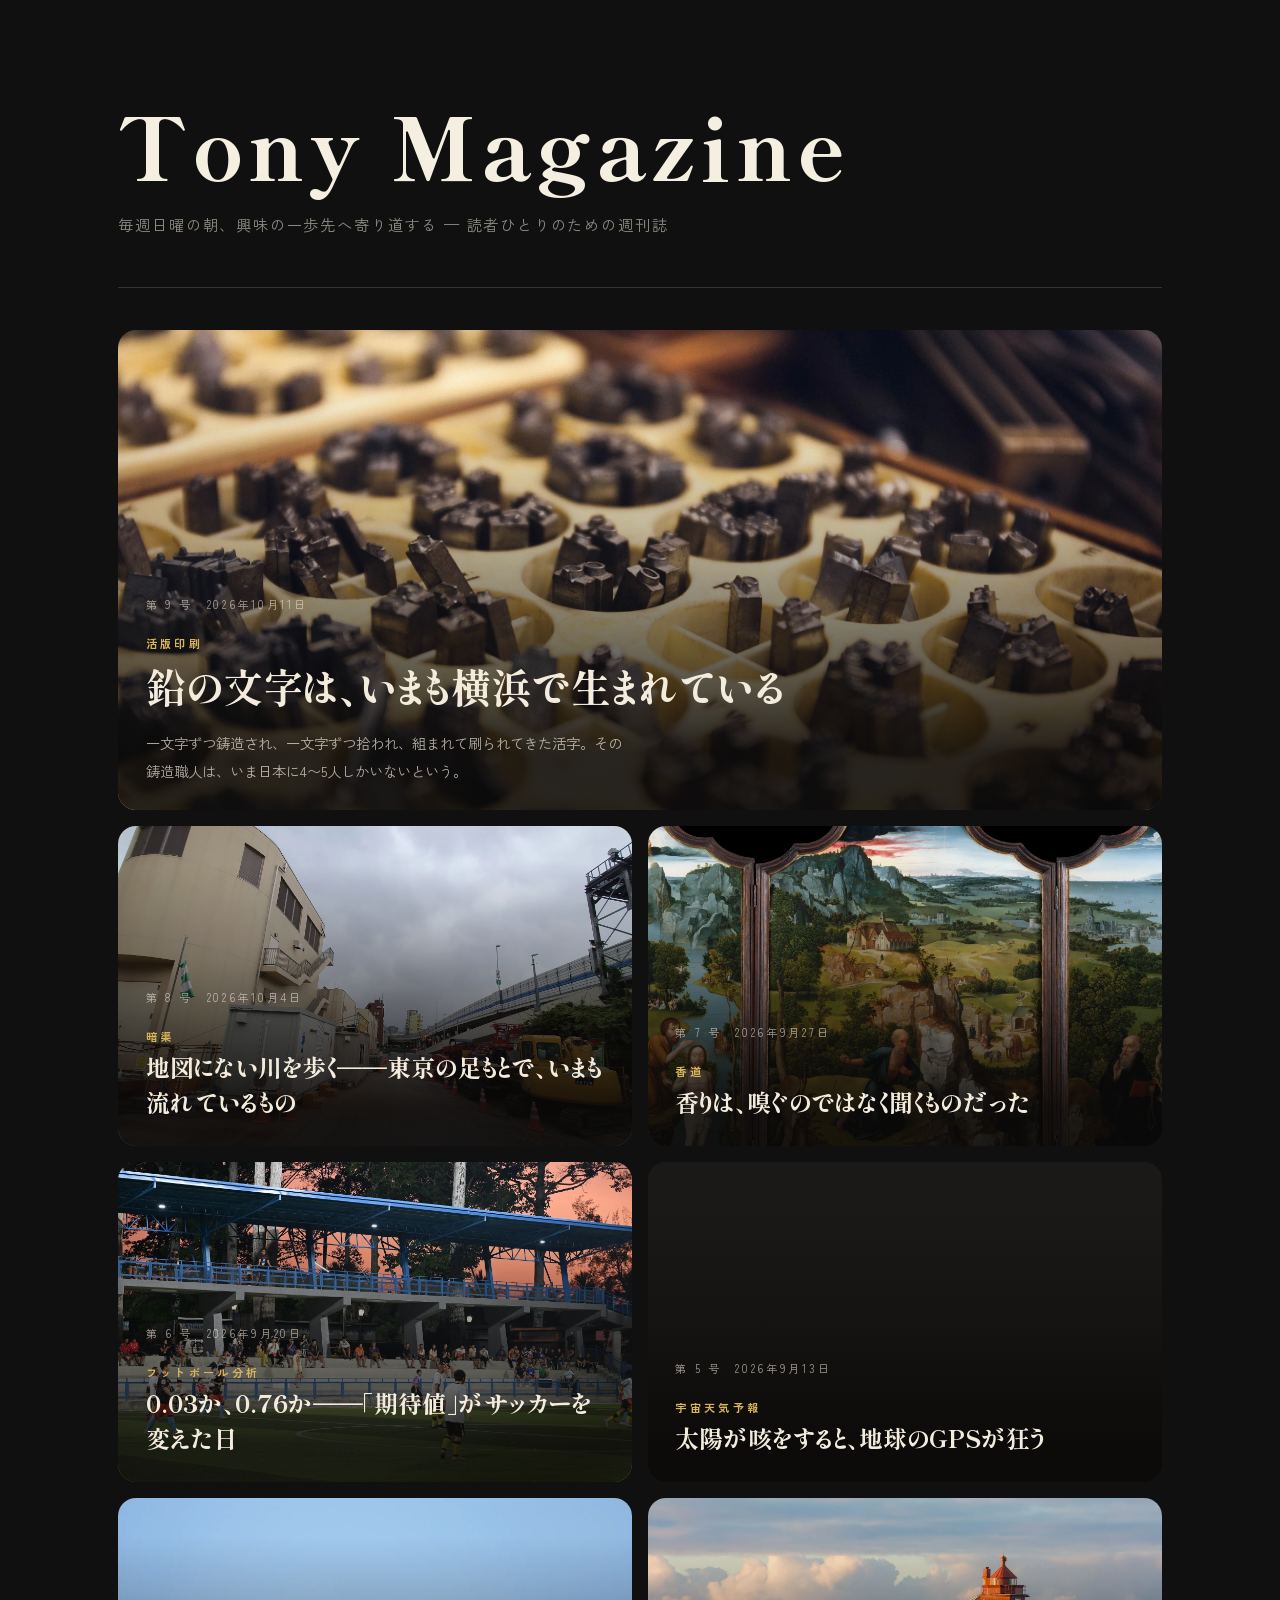
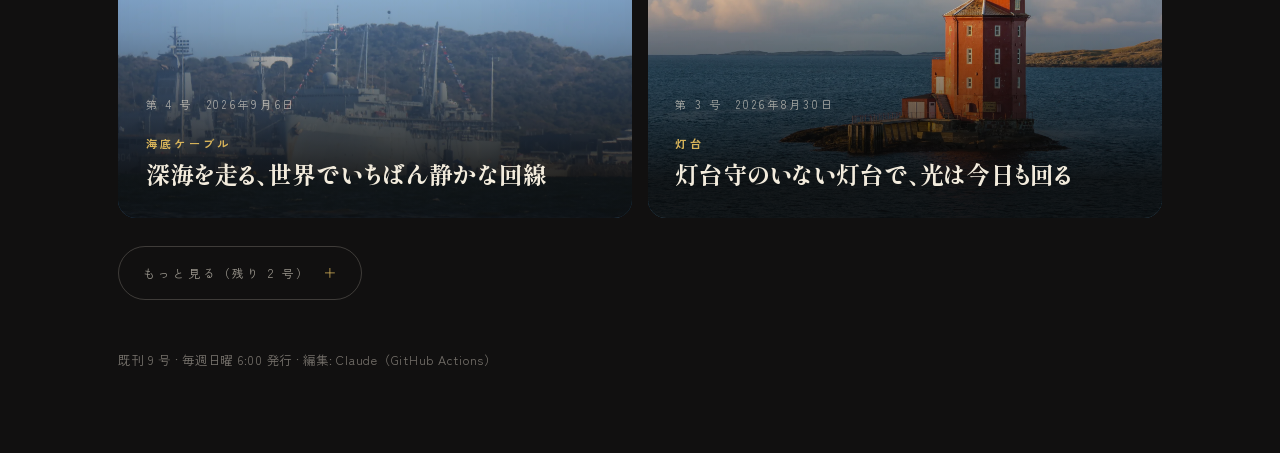
==== commit cdc027de: "発行: 2026-10-11 号" ====
--- a/docs/index.html
+++ b/docs/index.html
@@ -17,9 +17,13 @@
 </div>
 <div class="rule"><hr></div>
 <div class="shelf">
-  <a class="issue lead-issue" style="grid-column:span 6;background-image:url(img/2026-10-04.webp)" href="issues/2026-10-04.html">
+  <a class="issue lead-issue" style="grid-column:span 6;background-image:url(img/2026-10-11.webp)" href="issues/2026-10-11.html">
+    <span class="no">第 9 号　2026年10月11日</span>
+    <span class="body"><span class="kicker">活版印刷</span><h2>鉛の文字は、いまも横浜で生まれている</h2><p>一文字ずつ鋳造され、一文字ずつ拾われ、組まれて刷られてきた活字。その鋳造職人は、いま日本に4〜5人しかいないという。</p></span>
+  </a>
+  <a class="issue" style="grid-column:span 3;background-image:url(img/2026-10-04.webp)" href="issues/2026-10-04.html">
     <span class="no">第 8 号　2026年10月4日</span>
-    <span class="body"><span class="kicker">暗渠</span><h2>地図にない川を歩く——東京の足もとで、いまも流れているもの</h2><p>東京には、蓋をされ、地図から消えた川が無数にあります。消えたはずの川は、道のうねり、段差、橋の名前に姿を変えて残っている。</p></span>
+    <span class="body"><span class="kicker">暗渠</span><h2>地図にない川を歩く——東京の足もとで、いまも流れているもの</h2></span>
   </a>
   <a class="issue" style="grid-column:span 3;background-image:url(img/2026-09-27.webp)" href="issues/2026-09-27.html">
     <span class="no">第 7 号　2026年9月27日</span>
@@ -41,20 +45,20 @@
     <span class="no">第 3 号　2026年8月30日</span>
     <span class="body"><span class="kicker">灯台</span><h2>灯台守のいない灯台で、光は今日も回る</h2></span>
   </a>
+</div>
+<details class="backnumbers">
+  <summary>もっと見る（残り 2 号）</summary>
+  <div class="shelf">
   <a class="issue" style="grid-column:span 3;background-image:url(img/2026-08-23.webp)" href="issues/2026-08-23.html">
     <span class="no">第 2 号　2026年8月23日</span>
     <span class="body"><span class="kicker">自然発酵ビール</span><h2>屋根裏で野生酵母を待つビール</h2></span>
   </a>
-</div>
-<details class="backnumbers">
-  <summary>もっと見る（残り 1 号）</summary>
-  <div class="shelf">
-  <a class="issue" style="grid-column:span 6;background-image:url(img/2026-08-20.webp)" href="issues/2026-08-20.html">
+  <a class="issue" style="grid-column:span 3;background-image:url(img/2026-08-20.webp)" href="issues/2026-08-20.html">
     <span class="no">第 1 号　2026年8月20日</span>
     <span class="body"><span class="kicker">金継ぎ</span><h2>割れた器は、金で直す</h2></span>
   </a>
   </div>
 </details>
-<p class="cover-foot">既刊 8 号 · 毎週日曜 6:00 発行 · 編集: Claude（GitHub Actions）</p>
+<p class="cover-foot">既刊 9 号 · 毎週日曜 6:00 発行 · 編集: Claude（GitHub Actions）</p>
 </body>
 </html>
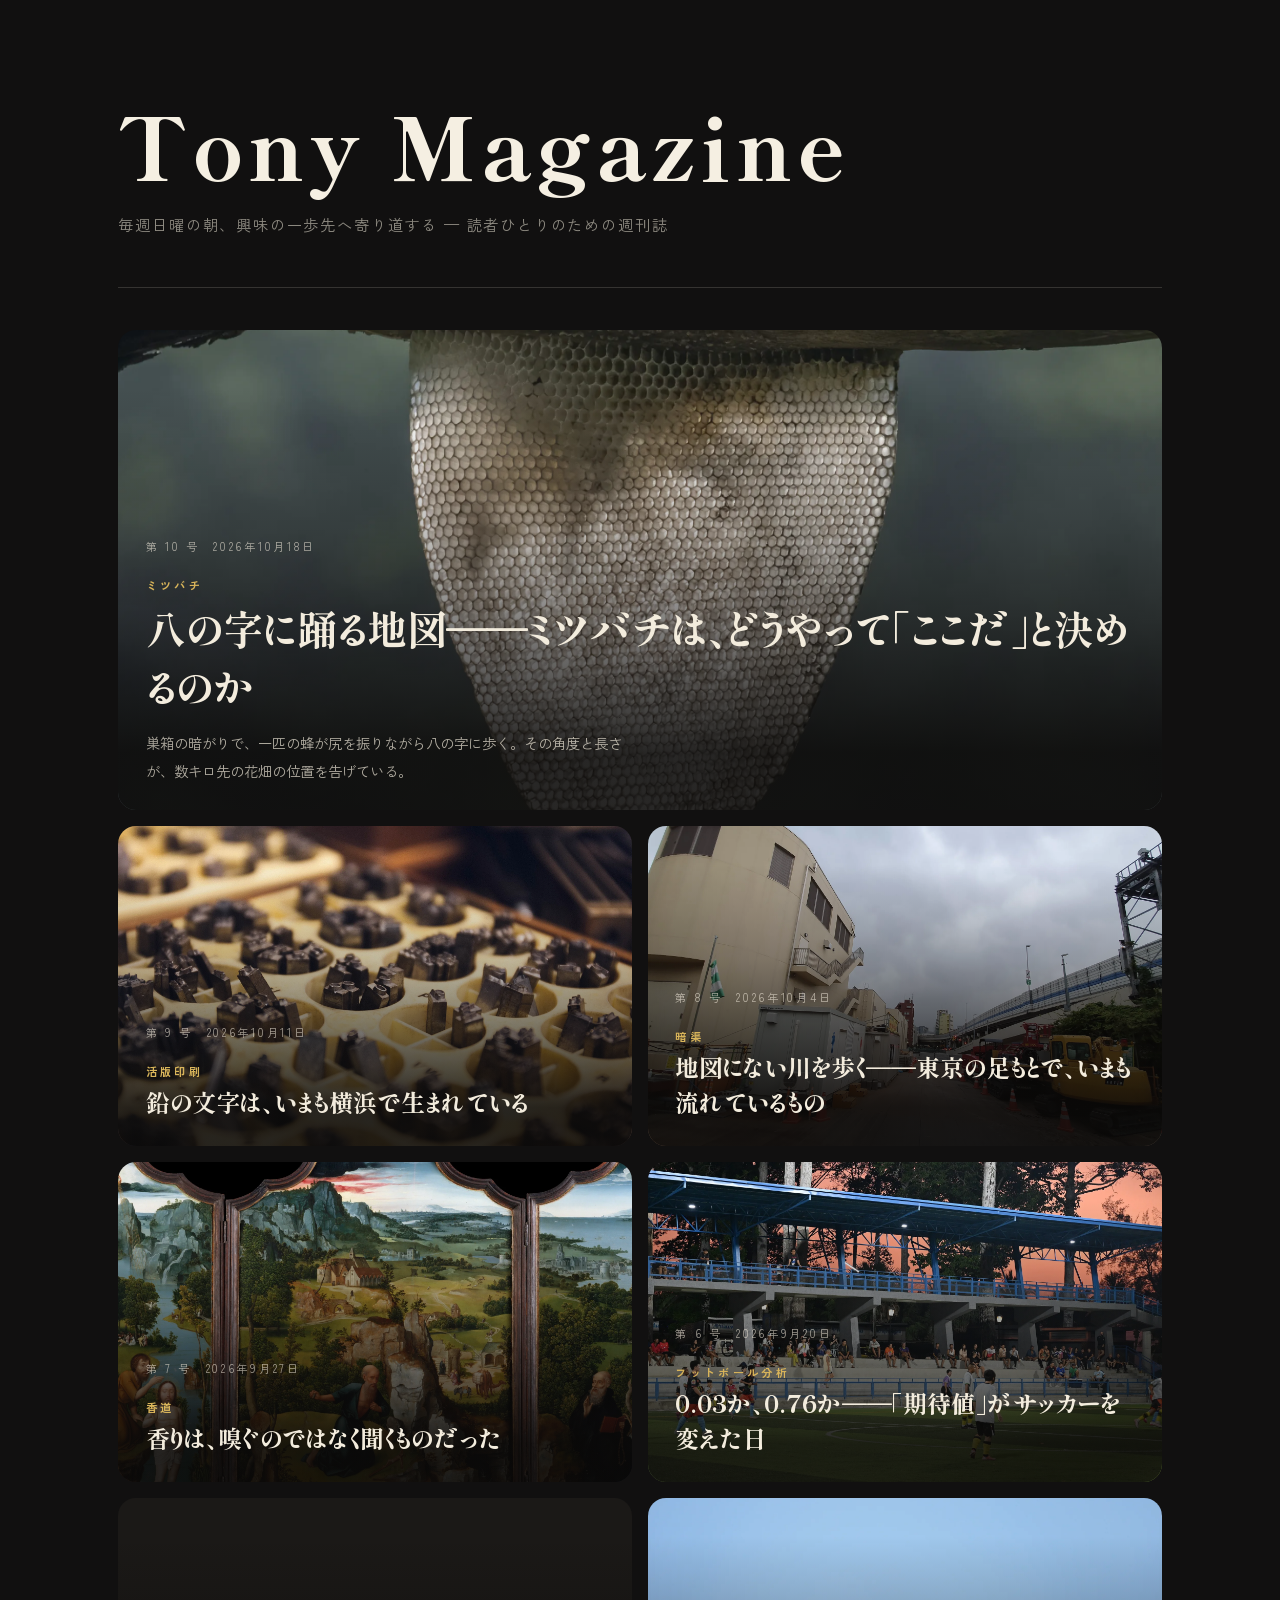
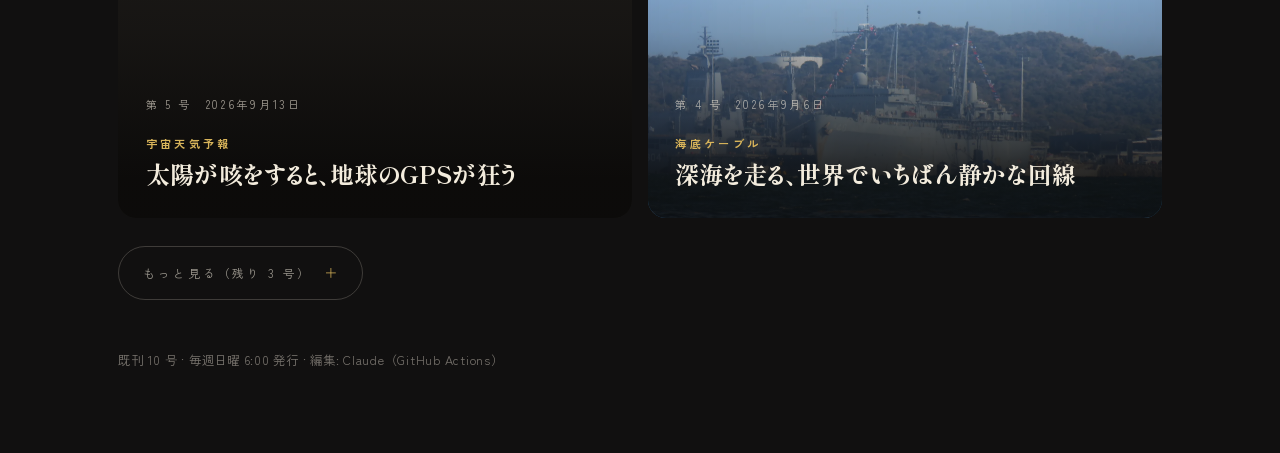
==== commit 6e06922c: "発行: 2026-10-18 号" ====
--- a/docs/index.html
+++ b/docs/index.html
@@ -17,9 +17,13 @@
 </div>
 <div class="rule"><hr></div>
 <div class="shelf">
-  <a class="issue lead-issue" style="grid-column:span 6;background-image:url(img/2026-10-11.webp)" href="issues/2026-10-11.html">
+  <a class="issue lead-issue" style="grid-column:span 6;background-image:url(img/2026-10-18.webp)" href="issues/2026-10-18.html">
+    <span class="no">第 10 号　2026年10月18日</span>
+    <span class="body"><span class="kicker">ミツバチ</span><h2>八の字に踊る地図——ミツバチは、どうやって「ここだ」と決めるのか</h2><p>巣箱の暗がりで、一匹の蜂が尻を振りながら八の字に歩く。その角度と長さが、数キロ先の花畑の位置を告げている。</p></span>
+  </a>
+  <a class="issue" style="grid-column:span 3;background-image:url(img/2026-10-11.webp)" href="issues/2026-10-11.html">
     <span class="no">第 9 号　2026年10月11日</span>
-    <span class="body"><span class="kicker">活版印刷</span><h2>鉛の文字は、いまも横浜で生まれている</h2><p>一文字ずつ鋳造され、一文字ずつ拾われ、組まれて刷られてきた活字。その鋳造職人は、いま日本に4〜5人しかいないという。</p></span>
+    <span class="body"><span class="kicker">活版印刷</span><h2>鉛の文字は、いまも横浜で生まれている</h2></span>
   </a>
   <a class="issue" style="grid-column:span 3;background-image:url(img/2026-10-04.webp)" href="issues/2026-10-04.html">
     <span class="no">第 8 号　2026年10月4日</span>
@@ -41,24 +45,24 @@
     <span class="no">第 4 号　2026年9月6日</span>
     <span class="body"><span class="kicker">海底ケーブル</span><h2>深海を走る、世界でいちばん静かな回線</h2></span>
   </a>
+</div>
+<details class="backnumbers">
+  <summary>もっと見る（残り 3 号）</summary>
+  <div class="shelf">
   <a class="issue" style="grid-column:span 3;background-image:url(img/2026-08-30.webp)" href="issues/2026-08-30.html">
     <span class="no">第 3 号　2026年8月30日</span>
     <span class="body"><span class="kicker">灯台</span><h2>灯台守のいない灯台で、光は今日も回る</h2></span>
   </a>
-</div>
-<details class="backnumbers">
-  <summary>もっと見る（残り 2 号）</summary>
-  <div class="shelf">
   <a class="issue" style="grid-column:span 3;background-image:url(img/2026-08-23.webp)" href="issues/2026-08-23.html">
     <span class="no">第 2 号　2026年8月23日</span>
     <span class="body"><span class="kicker">自然発酵ビール</span><h2>屋根裏で野生酵母を待つビール</h2></span>
   </a>
-  <a class="issue" style="grid-column:span 3;background-image:url(img/2026-08-20.webp)" href="issues/2026-08-20.html">
+  <a class="issue" style="grid-column:span 6;background-image:url(img/2026-08-20.webp)" href="issues/2026-08-20.html">
     <span class="no">第 1 号　2026年8月20日</span>
     <span class="body"><span class="kicker">金継ぎ</span><h2>割れた器は、金で直す</h2></span>
   </a>
   </div>
 </details>
-<p class="cover-foot">既刊 9 号 · 毎週日曜 6:00 発行 · 編集: Claude（GitHub Actions）</p>
+<p class="cover-foot">既刊 10 号 · 毎週日曜 6:00 発行 · 編集: Claude（GitHub Actions）</p>
 </body>
 </html>
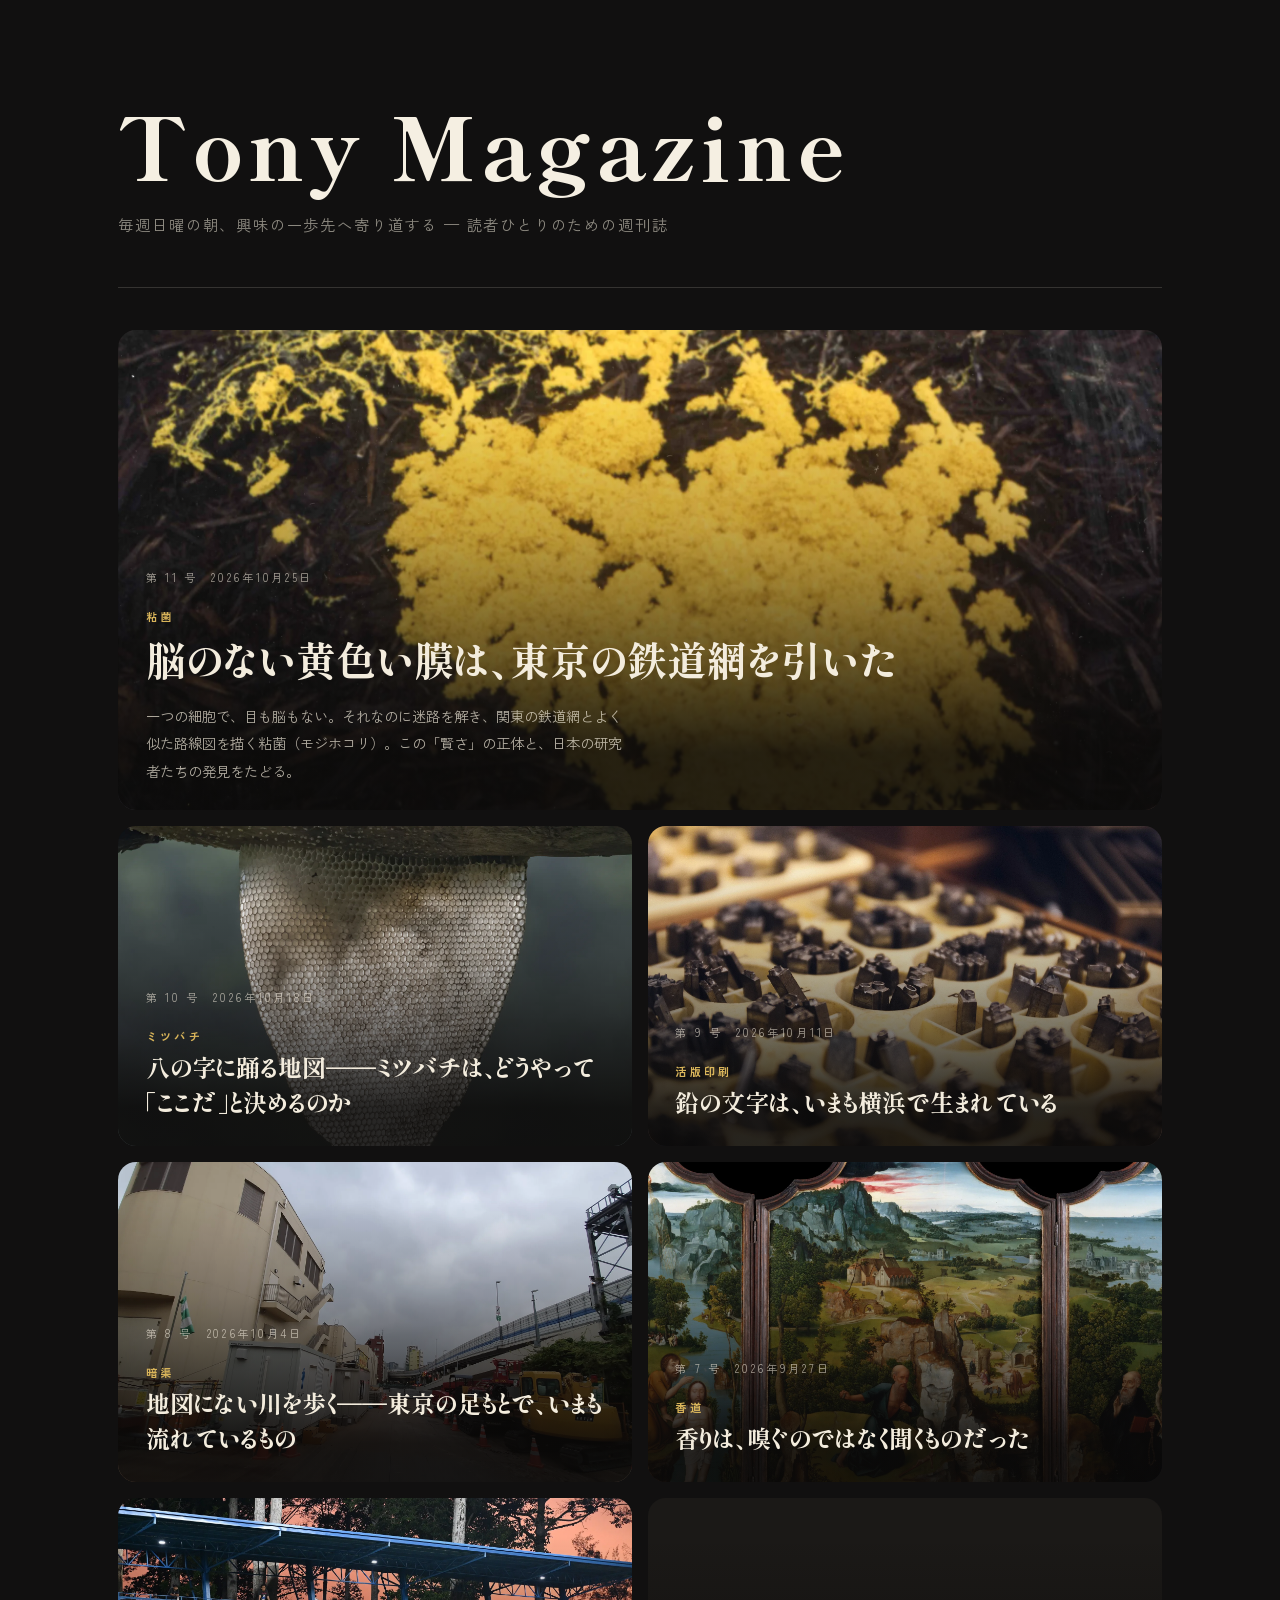
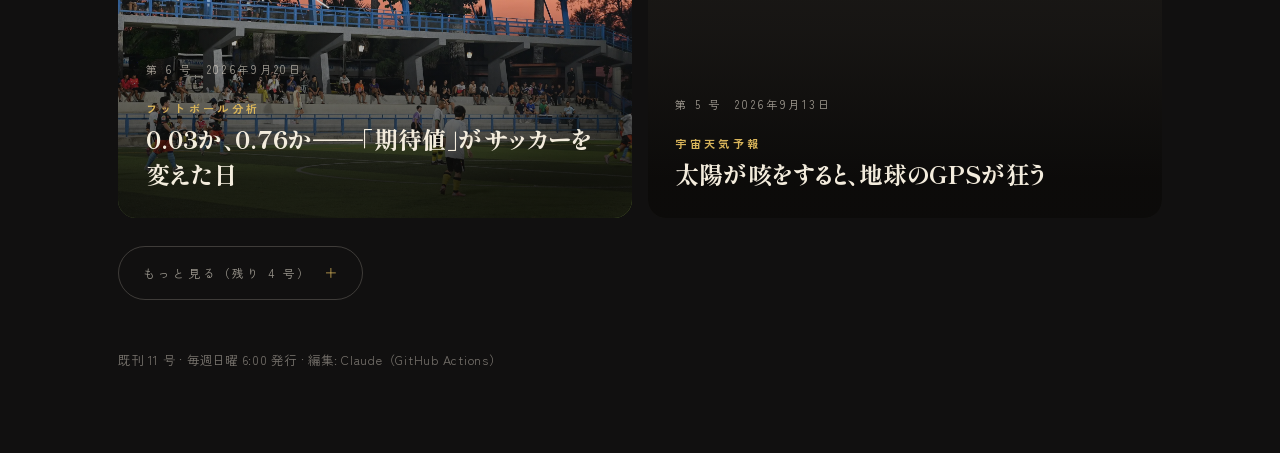
==== commit 4d63c8da: "発行: 2026-10-25 号" ====
--- a/docs/index.html
+++ b/docs/index.html
@@ -17,9 +17,13 @@
 </div>
 <div class="rule"><hr></div>
 <div class="shelf">
-  <a class="issue lead-issue" style="grid-column:span 6;background-image:url(img/2026-10-18.webp)" href="issues/2026-10-18.html">
+  <a class="issue lead-issue" style="grid-column:span 6;background-image:url(img/2026-10-25.webp)" href="issues/2026-10-25.html">
+    <span class="no">第 11 号　2026年10月25日</span>
+    <span class="body"><span class="kicker">粘菌</span><h2>脳のない黄色い膜は、東京の鉄道網を引いた</h2><p>一つの細胞で、目も脳もない。それなのに迷路を解き、関東の鉄道網とよく似た路線図を描く粘菌（モジホコリ）。この「賢さ」の正体と、日本の研究者たちの発見をたどる。</p></span>
+  </a>
+  <a class="issue" style="grid-column:span 3;background-image:url(img/2026-10-18.webp)" href="issues/2026-10-18.html">
     <span class="no">第 10 号　2026年10月18日</span>
-    <span class="body"><span class="kicker">ミツバチ</span><h2>八の字に踊る地図——ミツバチは、どうやって「ここだ」と決めるのか</h2><p>巣箱の暗がりで、一匹の蜂が尻を振りながら八の字に歩く。その角度と長さが、数キロ先の花畑の位置を告げている。</p></span>
+    <span class="body"><span class="kicker">ミツバチ</span><h2>八の字に踊る地図——ミツバチは、どうやって「ここだ」と決めるのか</h2></span>
   </a>
   <a class="issue" style="grid-column:span 3;background-image:url(img/2026-10-11.webp)" href="issues/2026-10-11.html">
     <span class="no">第 9 号　2026年10月11日</span>
@@ -41,14 +45,14 @@
     <span class="no">第 5 号　2026年9月13日</span>
     <span class="body"><span class="kicker">宇宙天気予報</span><h2>太陽が咳をすると、地球のGPSが狂う</h2></span>
   </a>
+</div>
+<details class="backnumbers">
+  <summary>もっと見る（残り 4 号）</summary>
+  <div class="shelf">
   <a class="issue" style="grid-column:span 3;background-image:url(img/2026-09-06.webp)" href="issues/2026-09-06.html">
     <span class="no">第 4 号　2026年9月6日</span>
     <span class="body"><span class="kicker">海底ケーブル</span><h2>深海を走る、世界でいちばん静かな回線</h2></span>
   </a>
-</div>
-<details class="backnumbers">
-  <summary>もっと見る（残り 3 号）</summary>
-  <div class="shelf">
   <a class="issue" style="grid-column:span 3;background-image:url(img/2026-08-30.webp)" href="issues/2026-08-30.html">
     <span class="no">第 3 号　2026年8月30日</span>
     <span class="body"><span class="kicker">灯台</span><h2>灯台守のいない灯台で、光は今日も回る</h2></span>
@@ -57,12 +61,12 @@
     <span class="no">第 2 号　2026年8月23日</span>
     <span class="body"><span class="kicker">自然発酵ビール</span><h2>屋根裏で野生酵母を待つビール</h2></span>
   </a>
-  <a class="issue" style="grid-column:span 6;background-image:url(img/2026-08-20.webp)" href="issues/2026-08-20.html">
+  <a class="issue" style="grid-column:span 3;background-image:url(img/2026-08-20.webp)" href="issues/2026-08-20.html">
     <span class="no">第 1 号　2026年8月20日</span>
     <span class="body"><span class="kicker">金継ぎ</span><h2>割れた器は、金で直す</h2></span>
   </a>
   </div>
 </details>
-<p class="cover-foot">既刊 10 号 · 毎週日曜 6:00 発行 · 編集: Claude（GitHub Actions）</p>
+<p class="cover-foot">既刊 11 号 · 毎週日曜 6:00 発行 · 編集: Claude（GitHub Actions）</p>
 </body>
 </html>
--- a/docs/style.css
+++ b/docs/style.css
@@ -257,3 +257,60 @@
    （揃えたままだと、隣のカードが開いた分だけ引き伸ばされて大穴になる） */
 .mosaic:has(.digest[open]){align-items:start}
 .mosaic:has(.digest[open]) .card{min-height:13rem}
+
+/* ---------- 連載「今週の若手」 = 1号1人の選手カード（数字は誌面側で描く。息子と一緒に読む欄） ---------- */
+.rookies{margin:4.4rem 0 0;border-top:3px double var(--line);padding-top:1.6rem}
+.rookies>h2{font-family:"Shippori Mincho B1",serif;font-weight:800;font-size:1.2rem;letter-spacing:.2em;margin:0 0 1.2rem}
+.rookie{--pitch:#123222;--line-on:rgba(243,236,221,.14);--gold:#e2b84a;
+  position:relative;overflow:hidden;background:var(--pitch);color:#f3ecdd;border-radius:20px;
+  padding:1.7rem 1.6rem 1.4rem;margin:0 0 1rem;
+  background-image:radial-gradient(circle at 100% 0,rgba(226,184,74,.16),transparent 55%)}
+.rookie .lb{margin:0 0 .5rem;font-size:.66rem;letter-spacing:.24em;font-weight:700;color:rgba(243,236,221,.55)}
+.rk-head{display:flex;align-items:center;gap:1rem}
+.rk-head .crest{width:3.6rem;height:3.6rem;object-fit:contain;flex:none;
+  background:rgba(243,236,221,.92);border-radius:50%;padding:.45rem}
+.rk-head h3{margin:0;font-family:"Shippori Mincho B1",serif;font-weight:800;font-size:1.9rem;line-height:1.25;letter-spacing:.02em}
+.rk-head .rk-en{margin:.15rem 0 0;font-size:.72rem;letter-spacing:.12em;color:rgba(243,236,221,.5)}
+.rookie .chips{list-style:none;display:flex;flex-wrap:wrap;gap:.4rem;margin:1rem 0 0;padding:0}
+.rookie .chips li{font-size:.72rem;letter-spacing:.06em;padding:.25em .8em;border-radius:99px;border:1px solid var(--line-on)}
+.rk-week{display:flex;gap:.8rem;align-items:flex-start;margin:1.1rem 0 0;padding:.75rem .9rem;border-radius:12px;
+  background:var(--gold);color:#1b1608}
+.rk-week>span{flex:none;font-size:.66rem;font-weight:700;letter-spacing:.2em;padding-top:.2rem}
+.rk-week ul{list-style:none;margin:0;padding:0;font-size:.88rem;line-height:1.7;font-weight:500}
+.rk-stats{margin:1.3rem 0 0;display:grid;gap:.85rem}
+.rk-stats .st{display:grid;grid-template-columns:1fr auto;gap:.15rem .8rem;align-items:baseline}
+.rk-stats .lb{margin:0;font-size:.74rem;letter-spacing:.1em}
+.rk-stats .val{font-family:"Shippori Mincho B1",serif;font-weight:800;font-size:1.2rem;text-align:right}
+.rk-stats .bar{grid-column:1/-1;height:.5rem;border-radius:99px;background:var(--line-on);overflow:hidden}
+.rk-stats .bar i{display:block;height:100%;border-radius:99px;background:linear-gradient(90deg,#9fd3a8,var(--gold))}
+.rk-stats .note{grid-column:1/-1;font-size:.68rem;color:rgba(243,236,221,.5);letter-spacing:.03em}
+.rk-last5{margin:1.4rem 0 0}
+.rk-last5 .lb{display:flex;justify-content:space-between}
+.rk-last5 .lb span{letter-spacing:.06em;font-weight:400}
+.rk-last5 .cols{display:grid;grid-template-columns:repeat(5,1fr);gap:.6rem;align-items:end}
+.rk-last5 .col{display:flex;flex-direction:column;align-items:center;gap:.25rem}
+.rk-last5 em{font-style:normal;font-size:.7rem;color:var(--gold);min-height:1em;letter-spacing:.1em}
+.rk-last5 .tube{width:100%;max-width:2.6rem;height:4.2rem;border-radius:8px;background:var(--line-on);
+  display:flex;align-items:flex-end;overflow:hidden}
+.rk-last5 .tube i{display:block;width:100%;background:#9fd3a8;border-radius:8px 8px 0 0}
+.rk-last5 span{font-size:.66rem;color:rgba(243,236,221,.7)}
+.rk-last5 small{font-size:.6rem;color:rgba(243,236,221,.45)}
+.rk-why{margin:1.4rem 0 0}
+.rk-why .stack{display:flex;height:1.9rem;border-radius:8px;overflow:hidden;gap:2px}
+.rk-why .stack i{display:flex;align-items:center;justify-content:center;min-width:0;font-style:normal;
+  font-size:.62rem;font-weight:700;letter-spacing:.04em;color:#1b1608;white-space:nowrap;overflow:hidden}
+.rk-why .stack i:nth-child(1){background:#9fd3a8}.rk-why .stack i:nth-child(2){background:var(--gold)}
+.rk-why .stack i:nth-child(3){background:#e98f6f}.rk-why .stack i:nth-child(4){background:#b9a7e8}
+.rk-why .stack span{overflow:hidden;text-overflow:ellipsis;padding:0 .3rem}
+.rk-why .note{margin:.45rem 0 0;font-size:.66rem;color:rgba(243,236,221,.5)}
+.rookie .why{margin:1.4rem 0 0;font-size:.9rem;line-height:1.95;color:rgba(243,236,221,.88)}
+.rookie .kid{margin:.9rem 0 0;font-size:1rem;line-height:1.9;font-weight:500;
+  background:rgba(243,236,221,.08);border-radius:12px;padding:.8rem 1rem}
+.rookie .kid span,.rookies .fav span{display:inline-block;margin-right:.6em;font-size:.62rem;letter-spacing:.12em;
+  font-weight:700;padding:.15em .6em;border-radius:99px;background:#f3ecdd;color:#123222;vertical-align:.15em}
+.rookie .clips{display:grid;grid-template-columns:repeat(auto-fill,minmax(13rem,1fr));gap:.6rem}
+.rookie .clips .yt-thumb span{white-space:nowrap;overflow:hidden;text-overflow:ellipsis;max-width:calc(100% - 1.4rem)}
+.rookie .outlet{display:inline-block;margin-top:.9rem;font-size:.68rem;letter-spacing:.06em;color:rgba(243,236,221,.5)}
+.rookies .fav{margin:0;font-size:.9rem;line-height:1.9;border:1px dashed var(--line);border-radius:12px;padding:.8rem 1rem}
+.rookies .fav span{background:var(--ink);color:var(--paper)}
+@media(max-width:520px){.rookie{padding:1.4rem 1.15rem 1.2rem}.rk-head h3{font-size:1.55rem}}
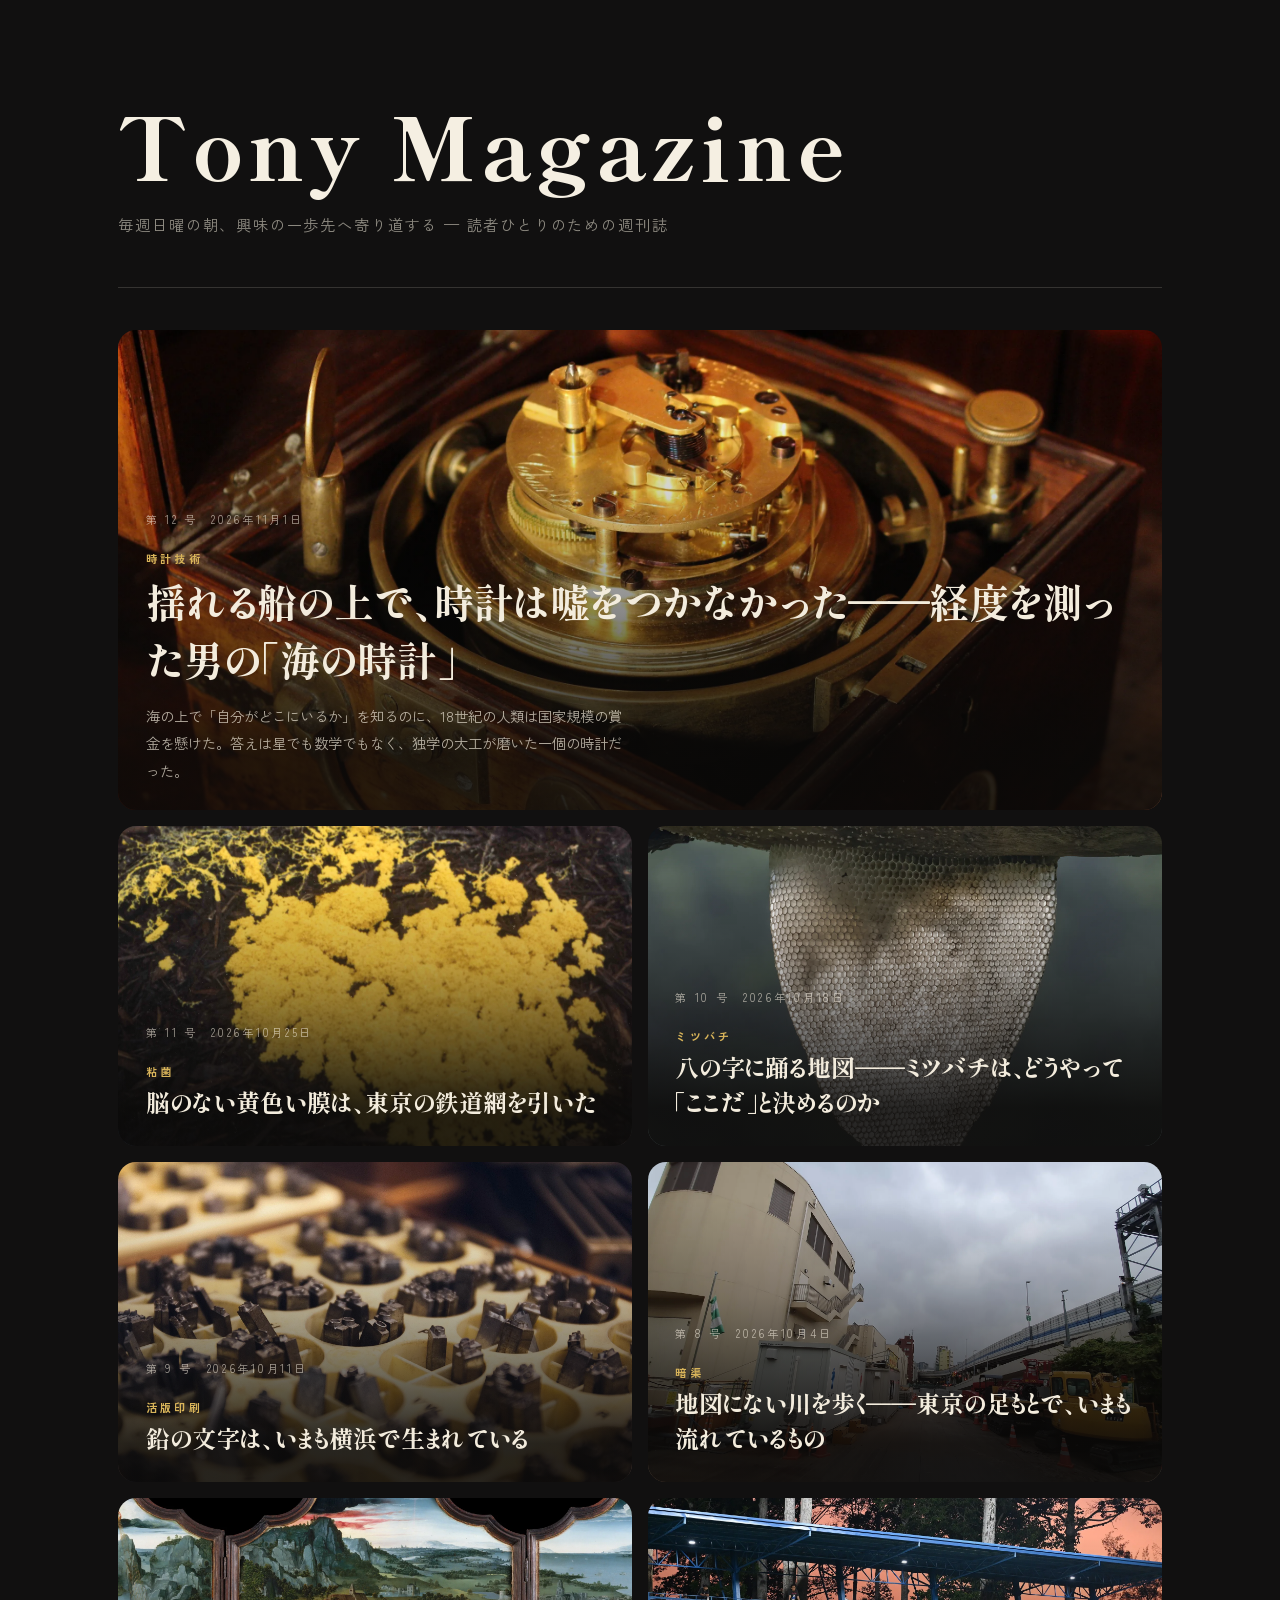
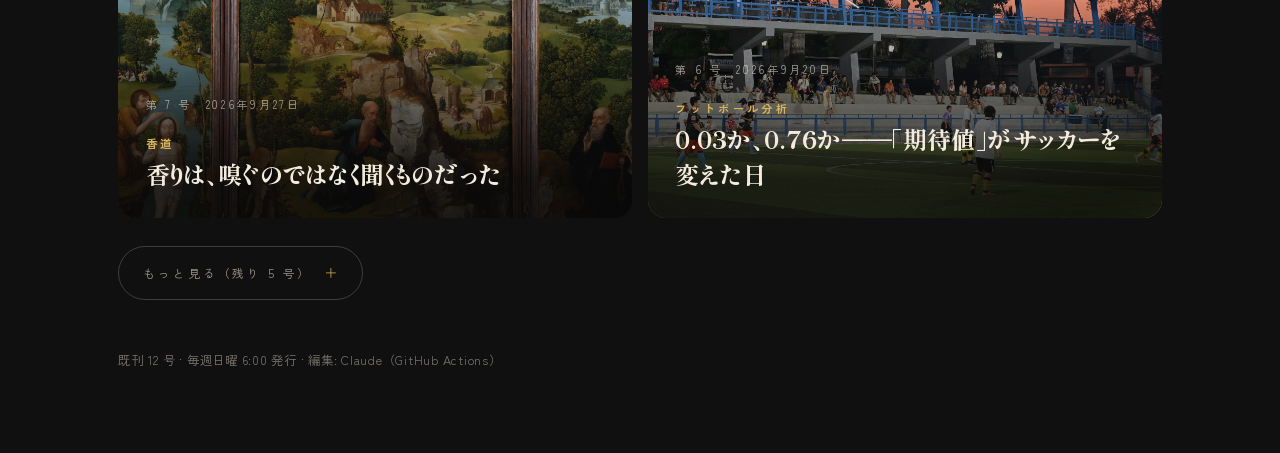
==== commit dc38f85f: "発行: 2026-11-01 号" ====
--- a/docs/index.html
+++ b/docs/index.html
@@ -17,9 +17,13 @@
 </div>
 <div class="rule"><hr></div>
 <div class="shelf">
-  <a class="issue lead-issue" style="grid-column:span 6;background-image:url(img/2026-10-25.webp)" href="issues/2026-10-25.html">
+  <a class="issue lead-issue" style="grid-column:span 6;background-image:url(img/2026-11-01.webp)" href="issues/2026-11-01.html">
+    <span class="no">第 12 号　2026年11月1日</span>
+    <span class="body"><span class="kicker">時計技術</span><h2>揺れる船の上で、時計は嘘をつかなかった——経度を測った男の「海の時計」</h2><p>海の上で「自分がどこにいるか」を知るのに、18世紀の人類は国家規模の賞金を懸けた。答えは星でも数学でもなく、独学の大工が磨いた一個の時計だった。</p></span>
+  </a>
+  <a class="issue" style="grid-column:span 3;background-image:url(img/2026-10-25.webp)" href="issues/2026-10-25.html">
     <span class="no">第 11 号　2026年10月25日</span>
-    <span class="body"><span class="kicker">粘菌</span><h2>脳のない黄色い膜は、東京の鉄道網を引いた</h2><p>一つの細胞で、目も脳もない。それなのに迷路を解き、関東の鉄道網とよく似た路線図を描く粘菌（モジホコリ）。この「賢さ」の正体と、日本の研究者たちの発見をたどる。</p></span>
+    <span class="body"><span class="kicker">粘菌</span><h2>脳のない黄色い膜は、東京の鉄道網を引いた</h2></span>
   </a>
   <a class="issue" style="grid-column:span 3;background-image:url(img/2026-10-18.webp)" href="issues/2026-10-18.html">
     <span class="no">第 10 号　2026年10月18日</span>
@@ -41,14 +45,14 @@
     <span class="no">第 6 号　2026年9月20日</span>
     <span class="body"><span class="kicker">フットボール分析</span><h2>0.03か、0.76か——「期待値」がサッカーを変えた日</h2></span>
   </a>
+</div>
+<details class="backnumbers">
+  <summary>もっと見る（残り 5 号）</summary>
+  <div class="shelf">
   <a class="issue" style="grid-column:span 3;background-image:url(img/2026-09-13.webp)" href="issues/2026-09-13.html">
     <span class="no">第 5 号　2026年9月13日</span>
     <span class="body"><span class="kicker">宇宙天気予報</span><h2>太陽が咳をすると、地球のGPSが狂う</h2></span>
   </a>
-</div>
-<details class="backnumbers">
-  <summary>もっと見る（残り 4 号）</summary>
-  <div class="shelf">
   <a class="issue" style="grid-column:span 3;background-image:url(img/2026-09-06.webp)" href="issues/2026-09-06.html">
     <span class="no">第 4 号　2026年9月6日</span>
     <span class="body"><span class="kicker">海底ケーブル</span><h2>深海を走る、世界でいちばん静かな回線</h2></span>
@@ -61,12 +65,12 @@
     <span class="no">第 2 号　2026年8月23日</span>
     <span class="body"><span class="kicker">自然発酵ビール</span><h2>屋根裏で野生酵母を待つビール</h2></span>
   </a>
-  <a class="issue" style="grid-column:span 3;background-image:url(img/2026-08-20.webp)" href="issues/2026-08-20.html">
+  <a class="issue" style="grid-column:span 6;background-image:url(img/2026-08-20.webp)" href="issues/2026-08-20.html">
     <span class="no">第 1 号　2026年8月20日</span>
     <span class="body"><span class="kicker">金継ぎ</span><h2>割れた器は、金で直す</h2></span>
   </a>
   </div>
 </details>
-<p class="cover-foot">既刊 11 号 · 毎週日曜 6:00 発行 · 編集: Claude（GitHub Actions）</p>
+<p class="cover-foot">既刊 12 号 · 毎週日曜 6:00 発行 · 編集: Claude（GitHub Actions）</p>
 </body>
 </html>
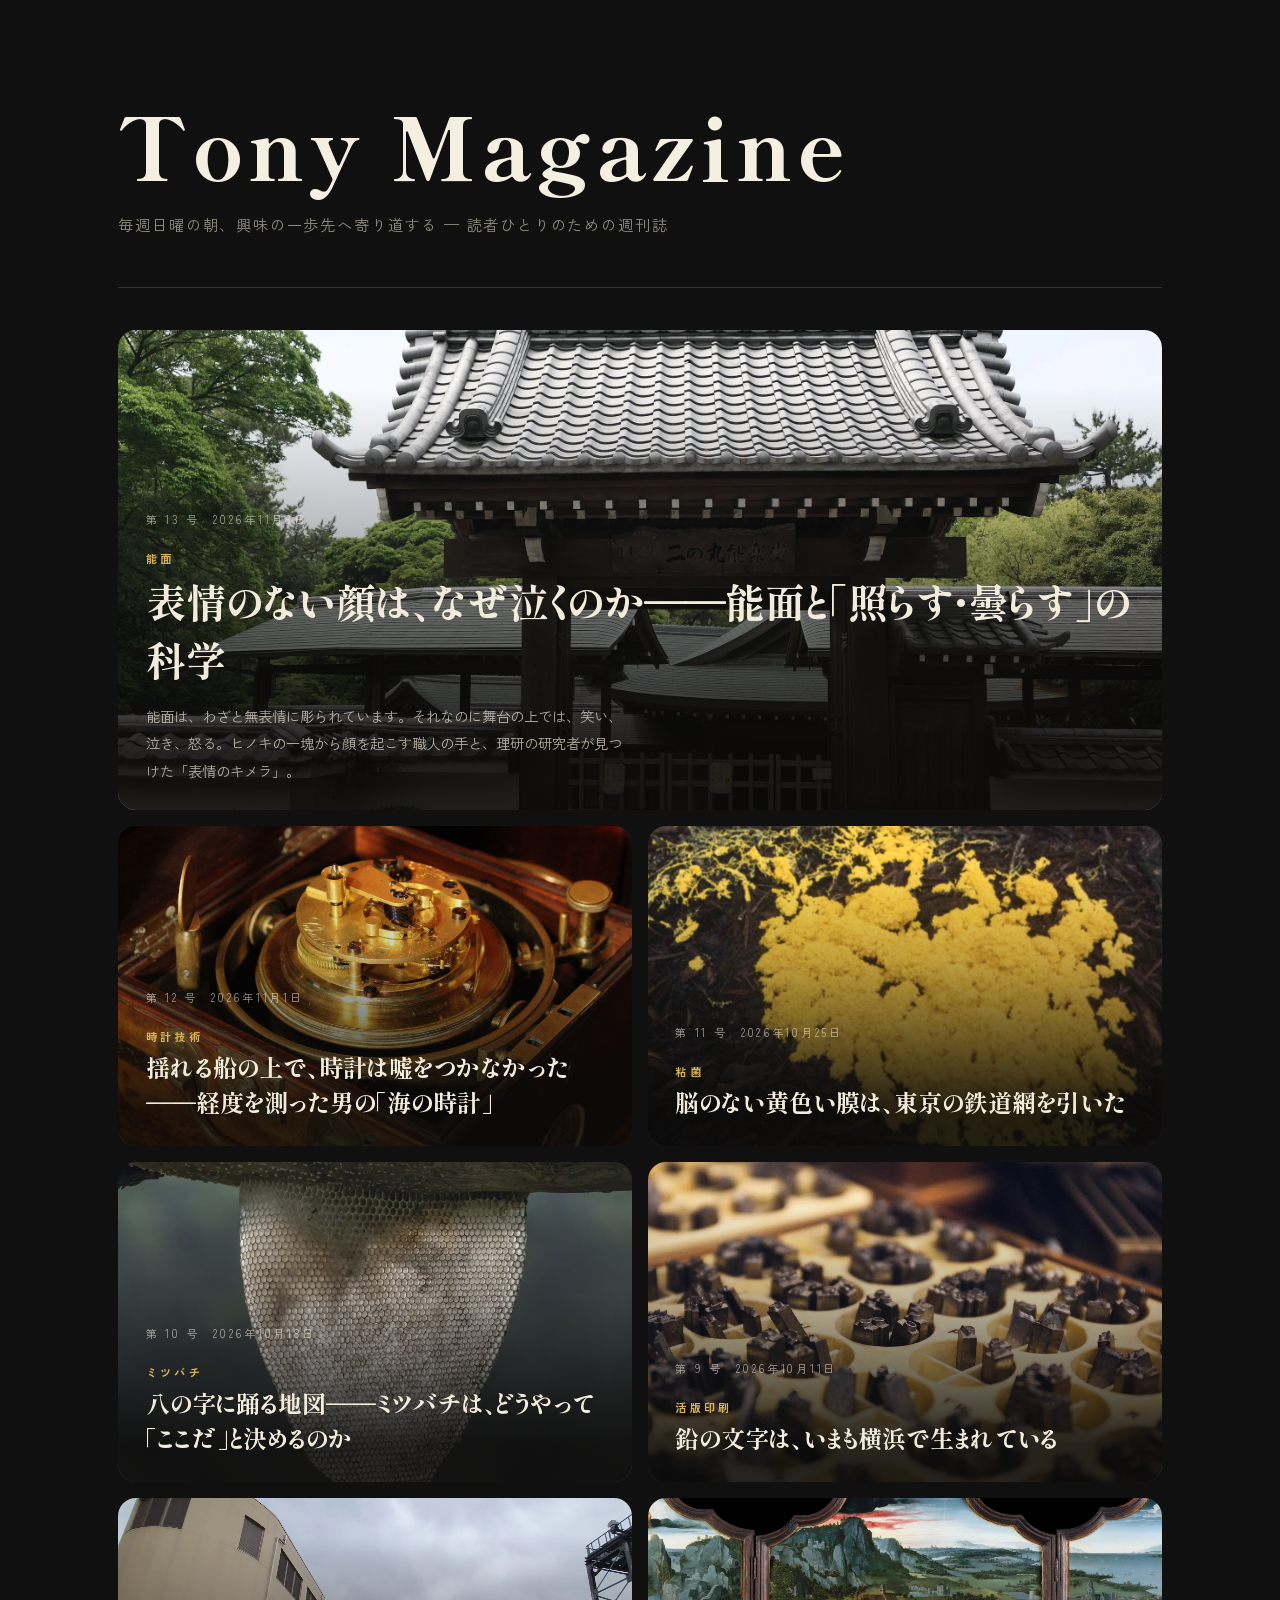
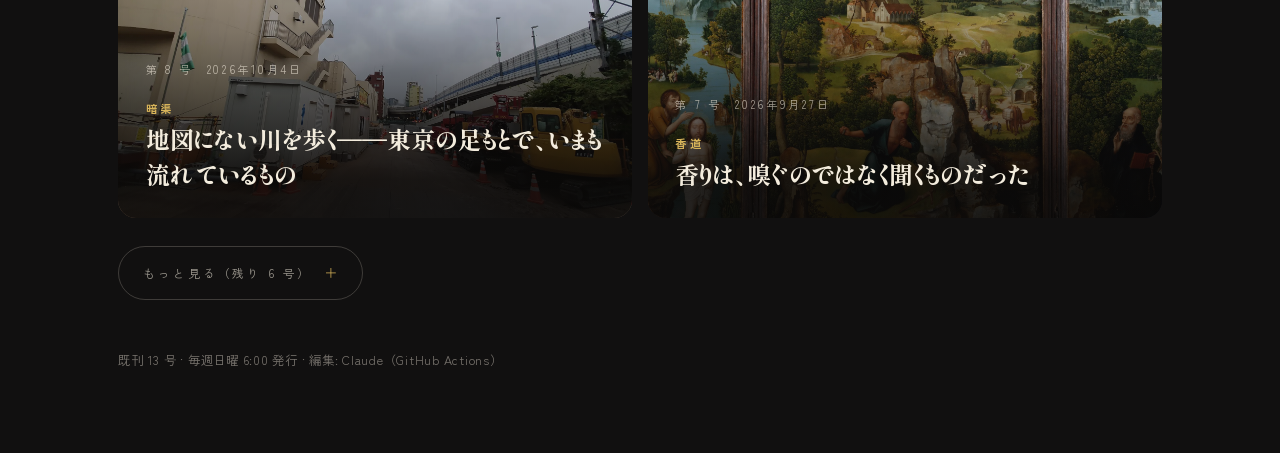
==== commit 44859882: "発行: 2026-11-08 号" ====
--- a/docs/index.html
+++ b/docs/index.html
@@ -17,9 +17,13 @@
 </div>
 <div class="rule"><hr></div>
 <div class="shelf">
-  <a class="issue lead-issue" style="grid-column:span 6;background-image:url(img/2026-11-01.webp)" href="issues/2026-11-01.html">
+  <a class="issue lead-issue" style="grid-column:span 6;background-image:url(img/2026-11-08.webp)" href="issues/2026-11-08.html">
+    <span class="no">第 13 号　2026年11月8日</span>
+    <span class="body"><span class="kicker">能面</span><h2>表情のない顔は、なぜ泣くのか——能面と「照らす・曇らす」の科学</h2><p>能面は、わざと無表情に彫られています。それなのに舞台の上では、笑い、泣き、怒る。ヒノキの一塊から顔を起こす職人の手と、理研の研究者が見つけた「表情のキメラ」。</p></span>
+  </a>
+  <a class="issue" style="grid-column:span 3;background-image:url(img/2026-11-01.webp)" href="issues/2026-11-01.html">
     <span class="no">第 12 号　2026年11月1日</span>
-    <span class="body"><span class="kicker">時計技術</span><h2>揺れる船の上で、時計は嘘をつかなかった——経度を測った男の「海の時計」</h2><p>海の上で「自分がどこにいるか」を知るのに、18世紀の人類は国家規模の賞金を懸けた。答えは星でも数学でもなく、独学の大工が磨いた一個の時計だった。</p></span>
+    <span class="body"><span class="kicker">時計技術</span><h2>揺れる船の上で、時計は嘘をつかなかった——経度を測った男の「海の時計」</h2></span>
   </a>
   <a class="issue" style="grid-column:span 3;background-image:url(img/2026-10-25.webp)" href="issues/2026-10-25.html">
     <span class="no">第 11 号　2026年10月25日</span>
@@ -41,14 +45,14 @@
     <span class="no">第 7 号　2026年9月27日</span>
     <span class="body"><span class="kicker">香道</span><h2>香りは、嗅ぐのではなく聞くものだった</h2></span>
   </a>
+</div>
+<details class="backnumbers">
+  <summary>もっと見る（残り 6 号）</summary>
+  <div class="shelf">
   <a class="issue" style="grid-column:span 3;background-image:url(img/2026-09-20.webp)" href="issues/2026-09-20.html">
     <span class="no">第 6 号　2026年9月20日</span>
     <span class="body"><span class="kicker">フットボール分析</span><h2>0.03か、0.76か——「期待値」がサッカーを変えた日</h2></span>
   </a>
-</div>
-<details class="backnumbers">
-  <summary>もっと見る（残り 5 号）</summary>
-  <div class="shelf">
   <a class="issue" style="grid-column:span 3;background-image:url(img/2026-09-13.webp)" href="issues/2026-09-13.html">
     <span class="no">第 5 号　2026年9月13日</span>
     <span class="body"><span class="kicker">宇宙天気予報</span><h2>太陽が咳をすると、地球のGPSが狂う</h2></span>
@@ -65,12 +69,12 @@
     <span class="no">第 2 号　2026年8月23日</span>
     <span class="body"><span class="kicker">自然発酵ビール</span><h2>屋根裏で野生酵母を待つビール</h2></span>
   </a>
-  <a class="issue" style="grid-column:span 6;background-image:url(img/2026-08-20.webp)" href="issues/2026-08-20.html">
+  <a class="issue" style="grid-column:span 3;background-image:url(img/2026-08-20.webp)" href="issues/2026-08-20.html">
     <span class="no">第 1 号　2026年8月20日</span>
     <span class="body"><span class="kicker">金継ぎ</span><h2>割れた器は、金で直す</h2></span>
   </a>
   </div>
 </details>
-<p class="cover-foot">既刊 12 号 · 毎週日曜 6:00 発行 · 編集: Claude（GitHub Actions）</p>
+<p class="cover-foot">既刊 13 号 · 毎週日曜 6:00 発行 · 編集: Claude（GitHub Actions）</p>
 </body>
 </html>
